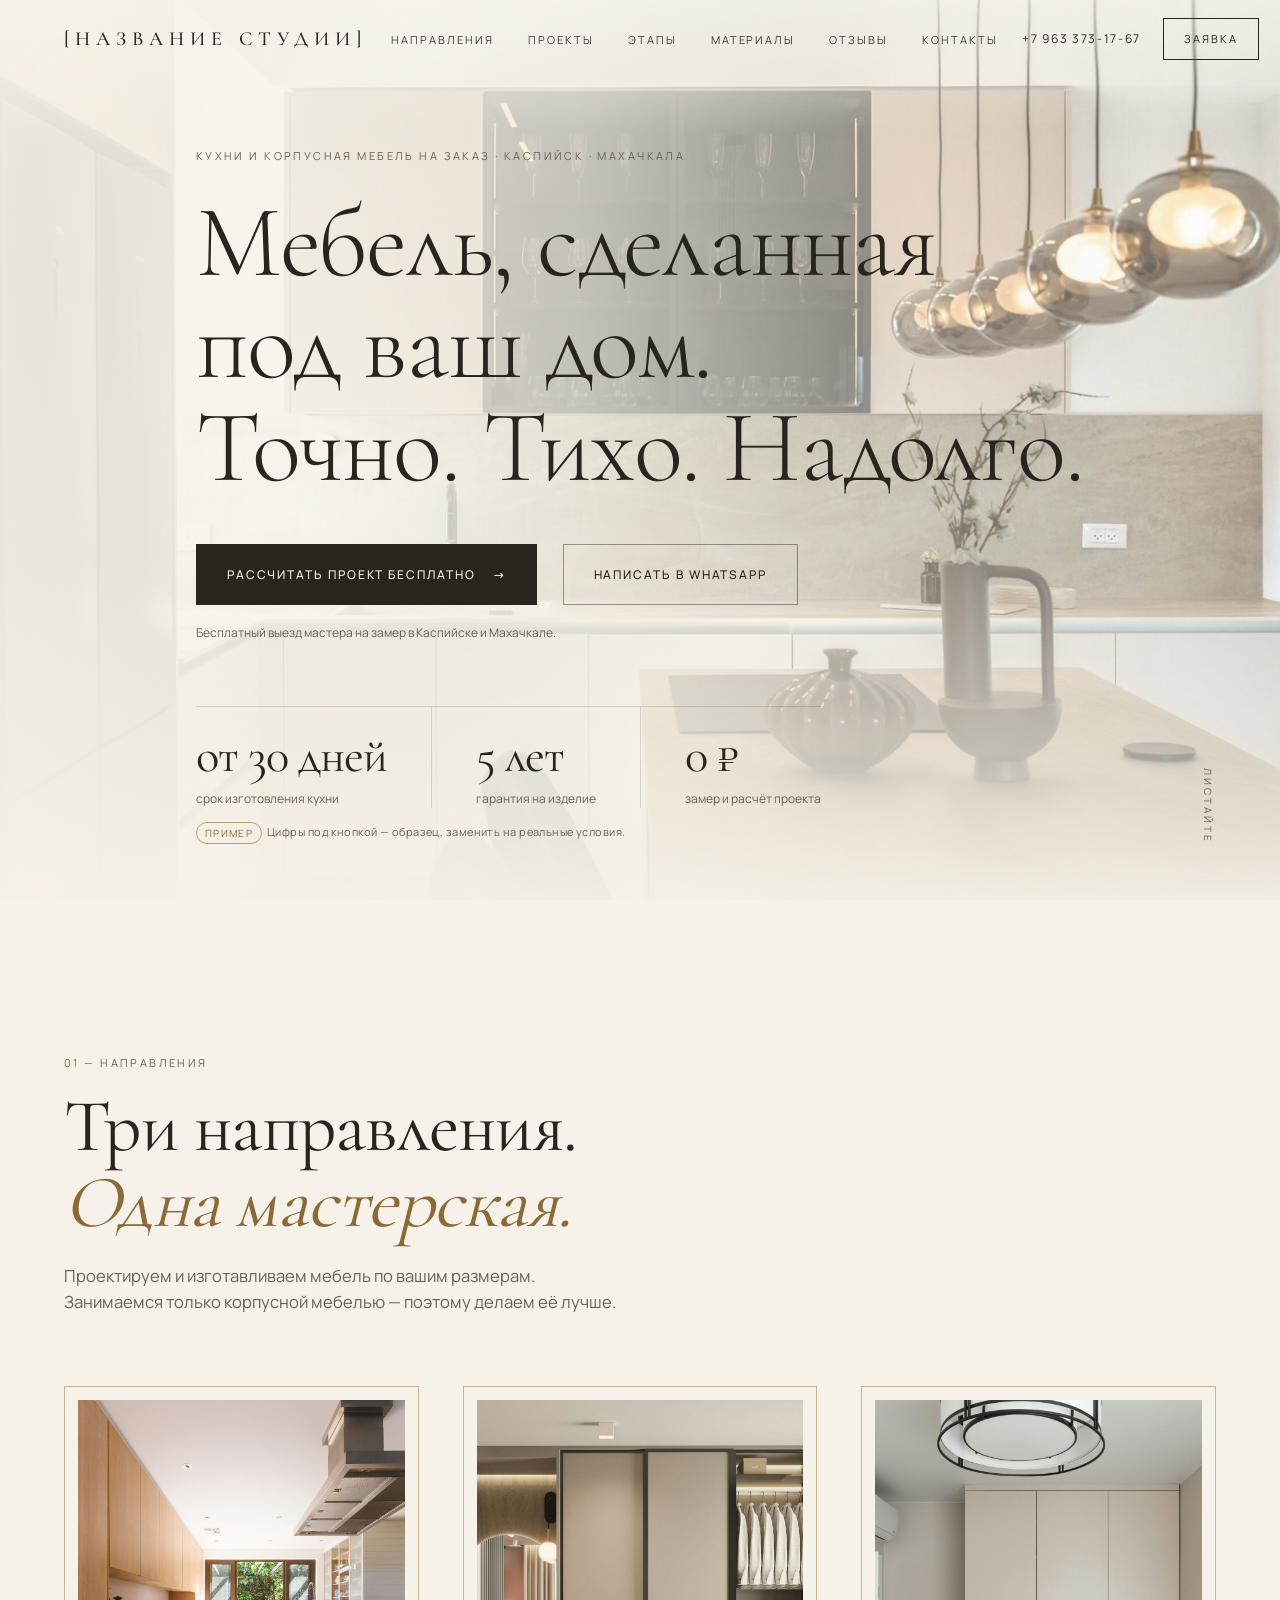
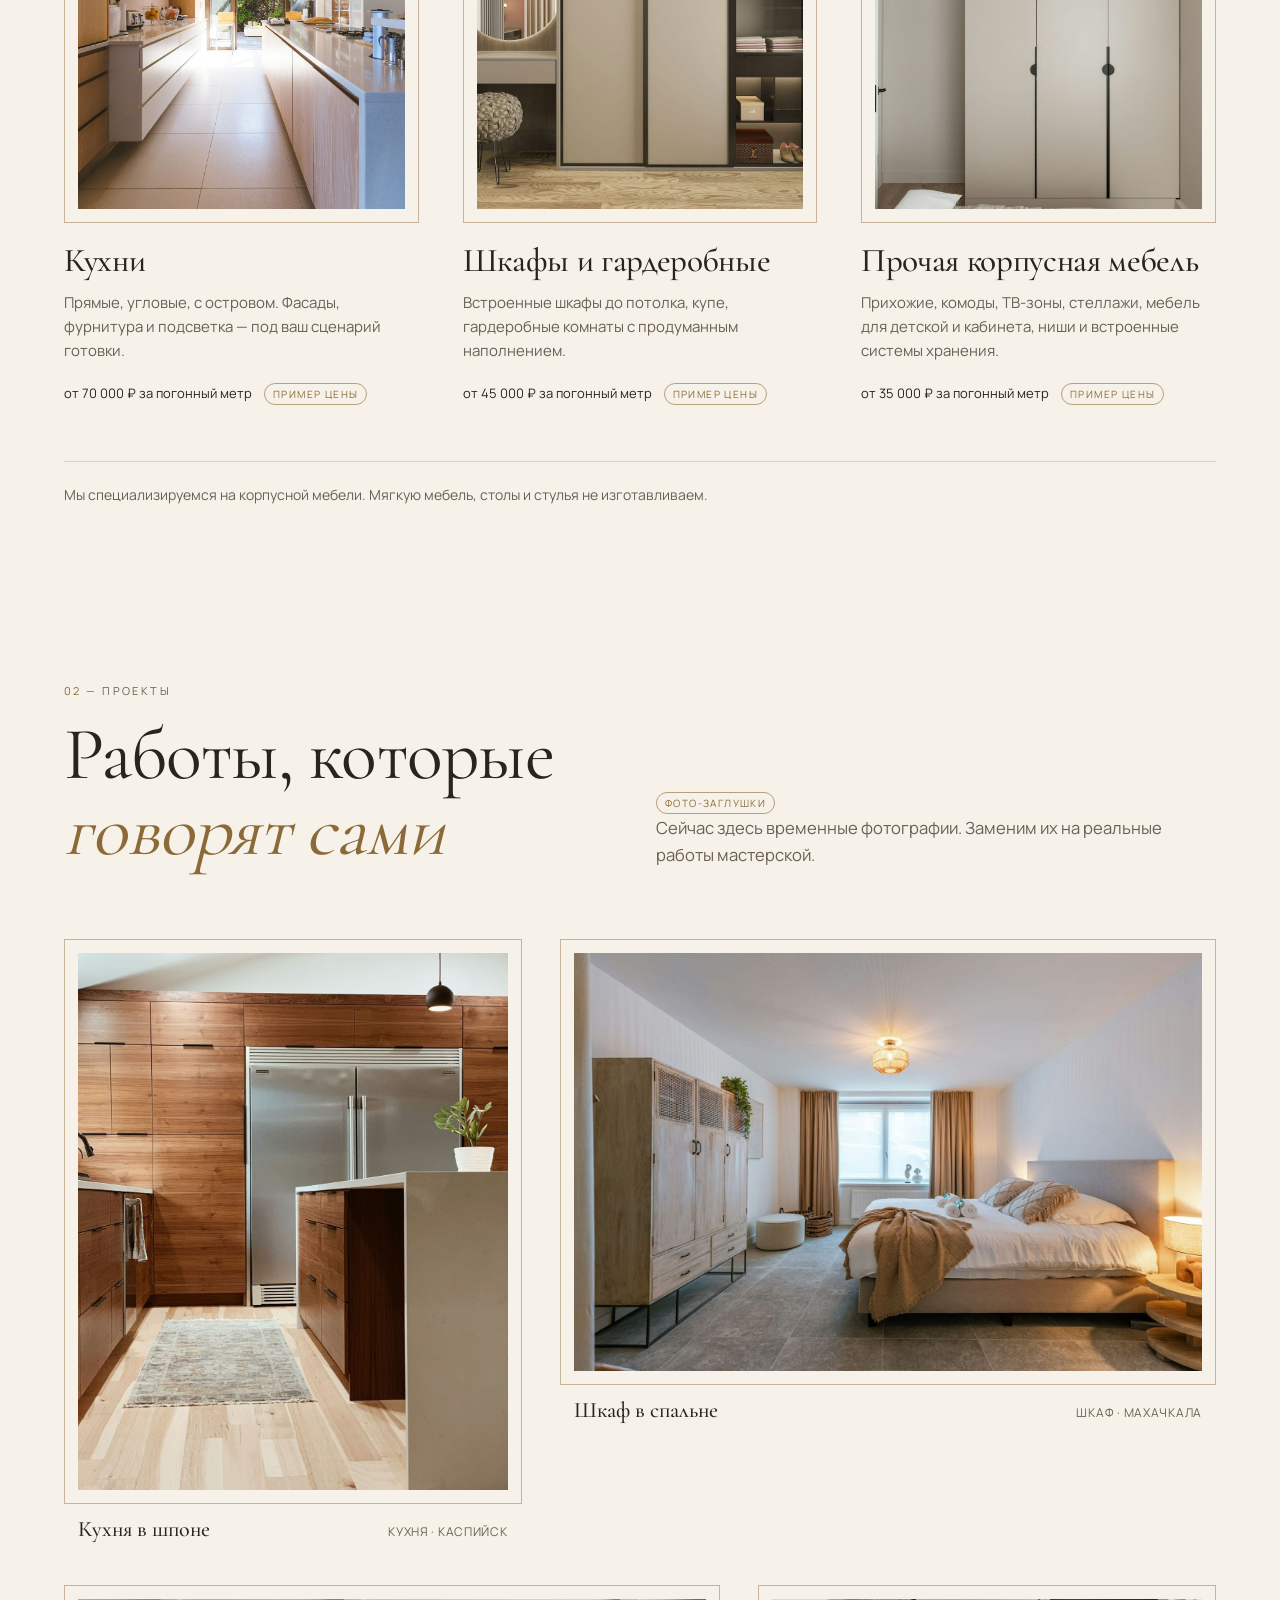
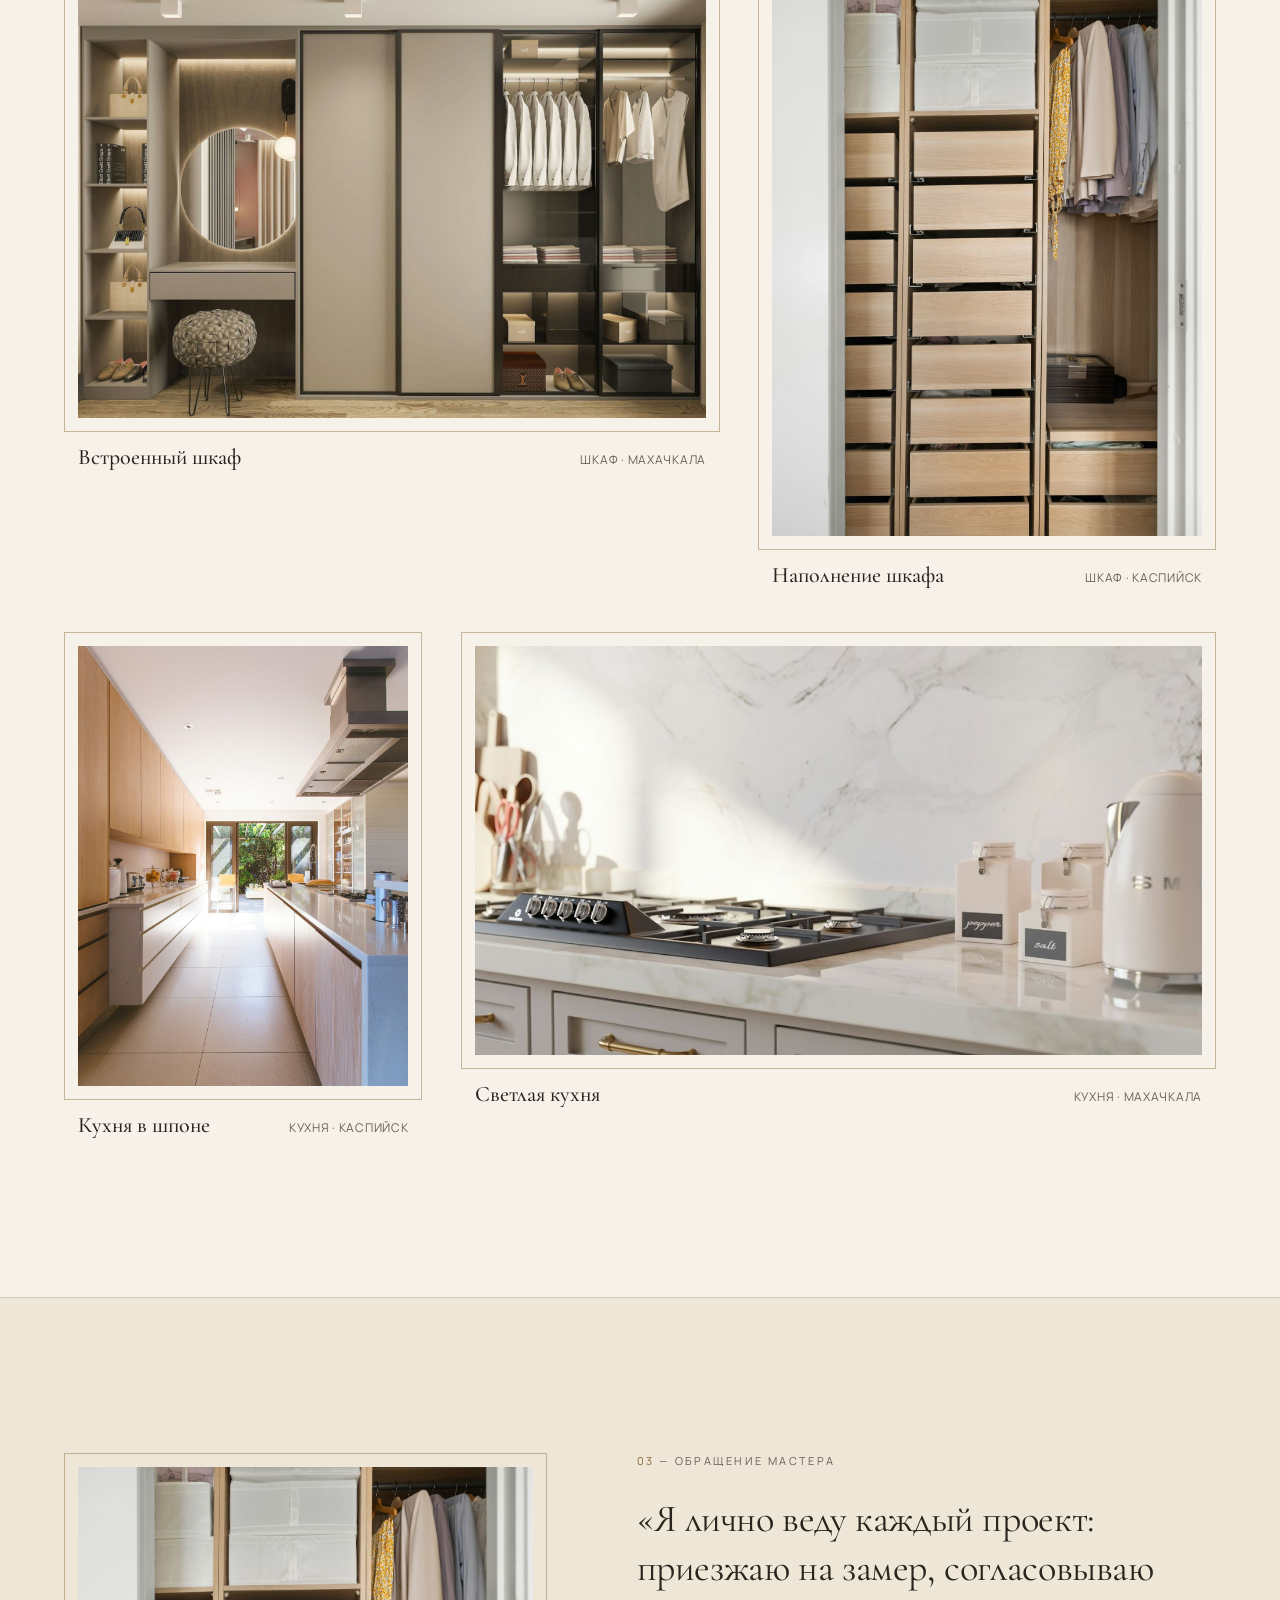
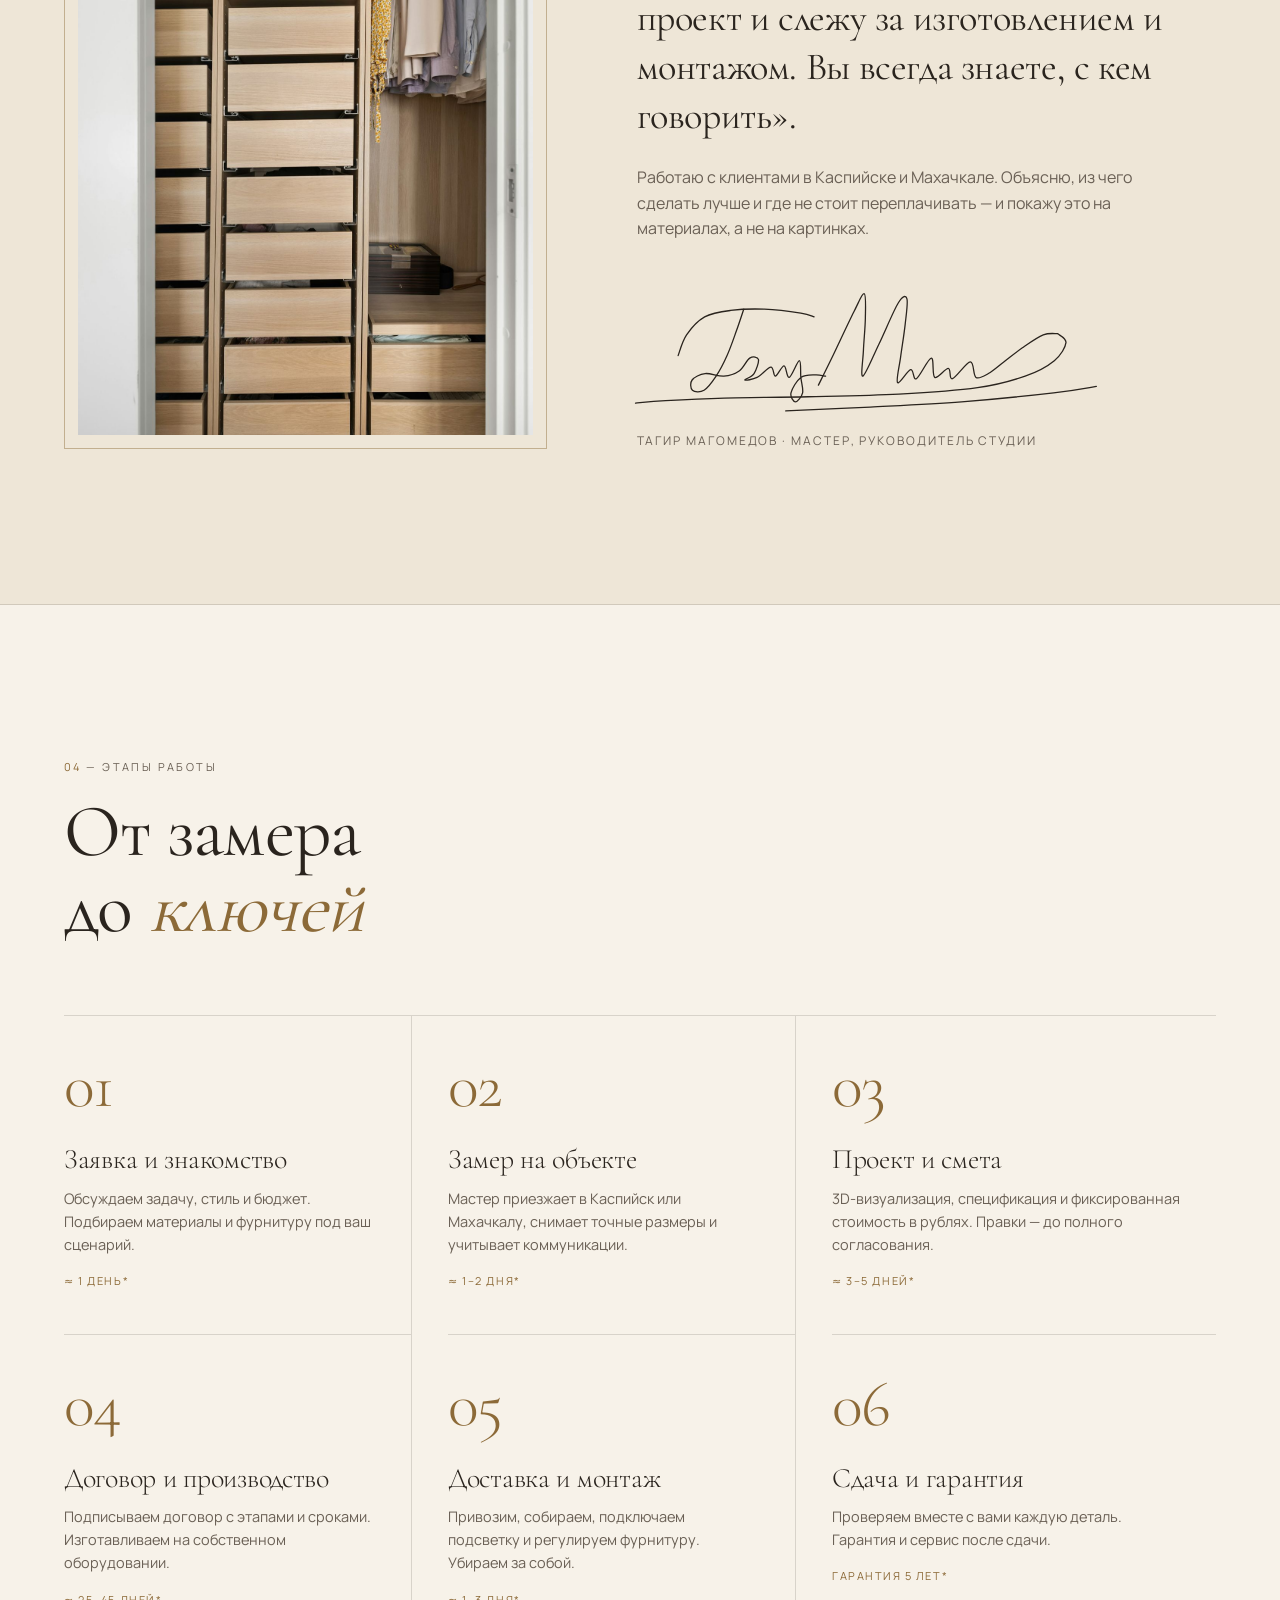
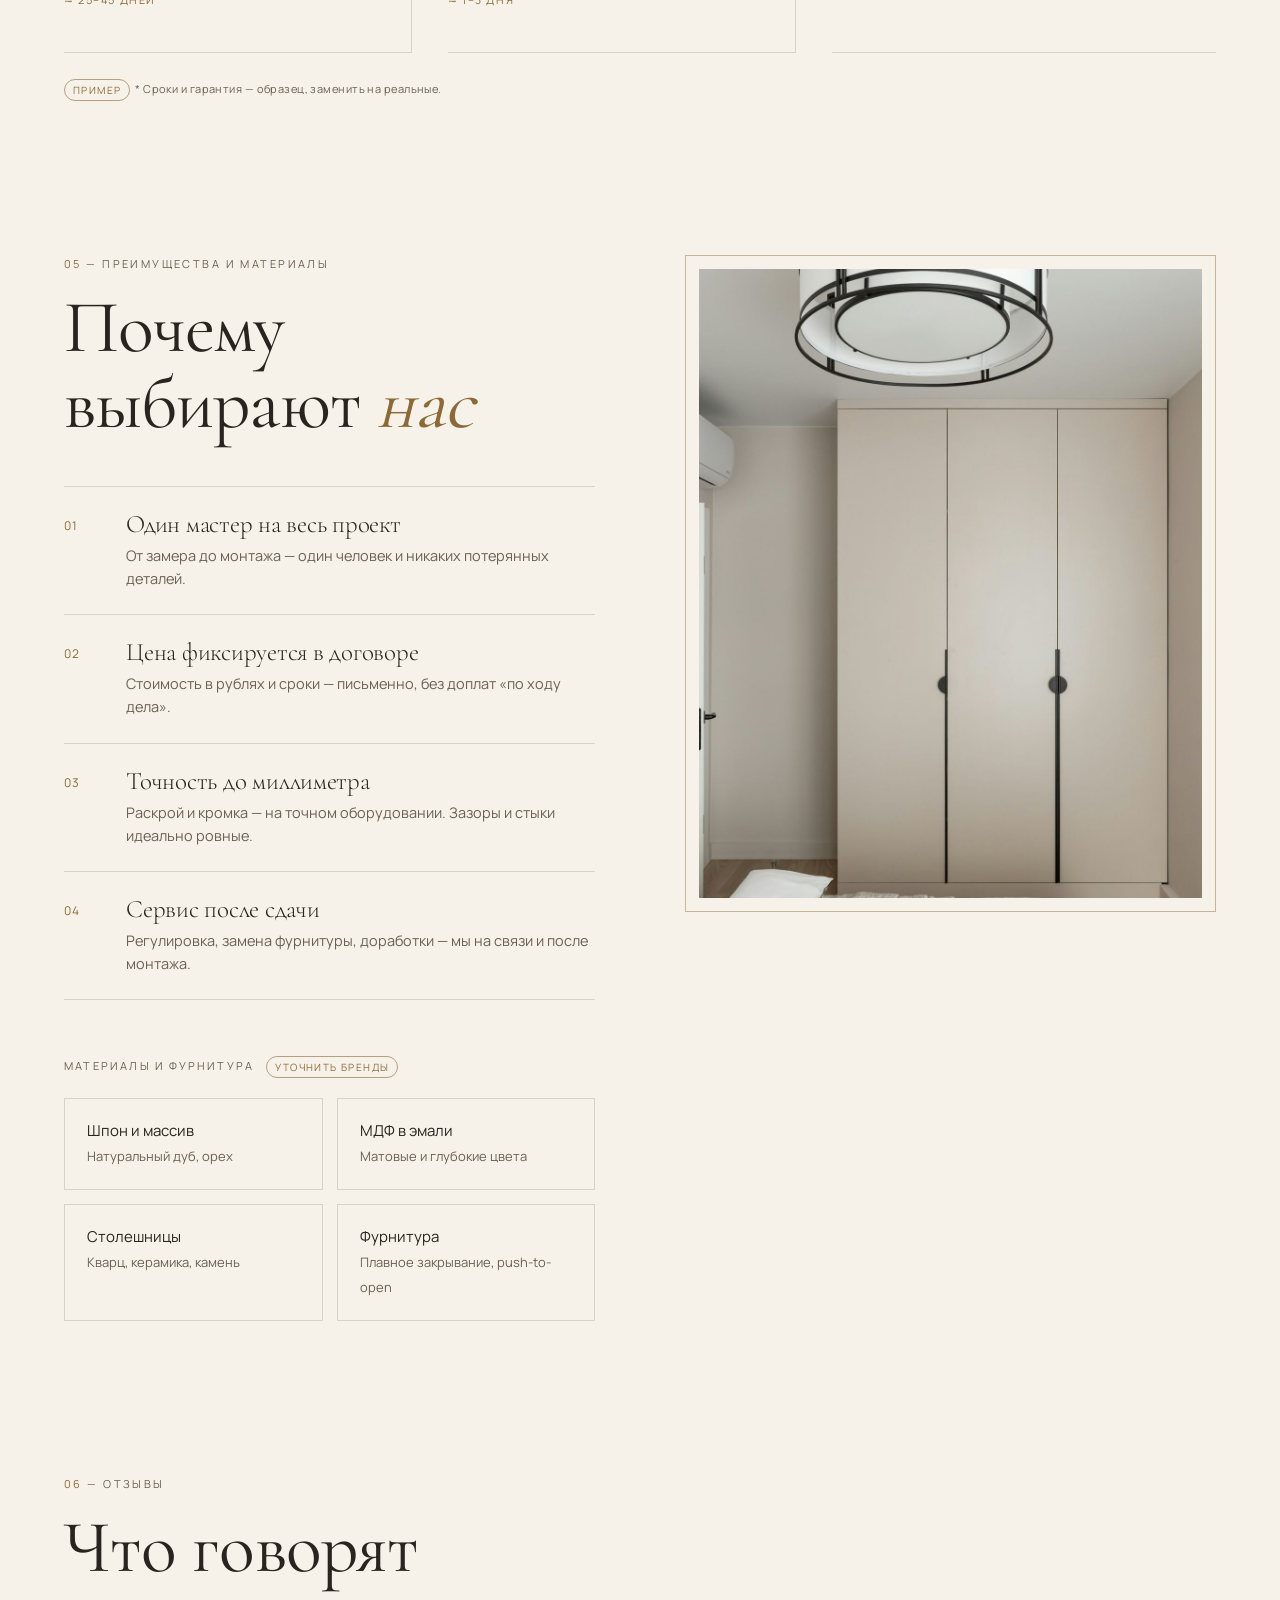
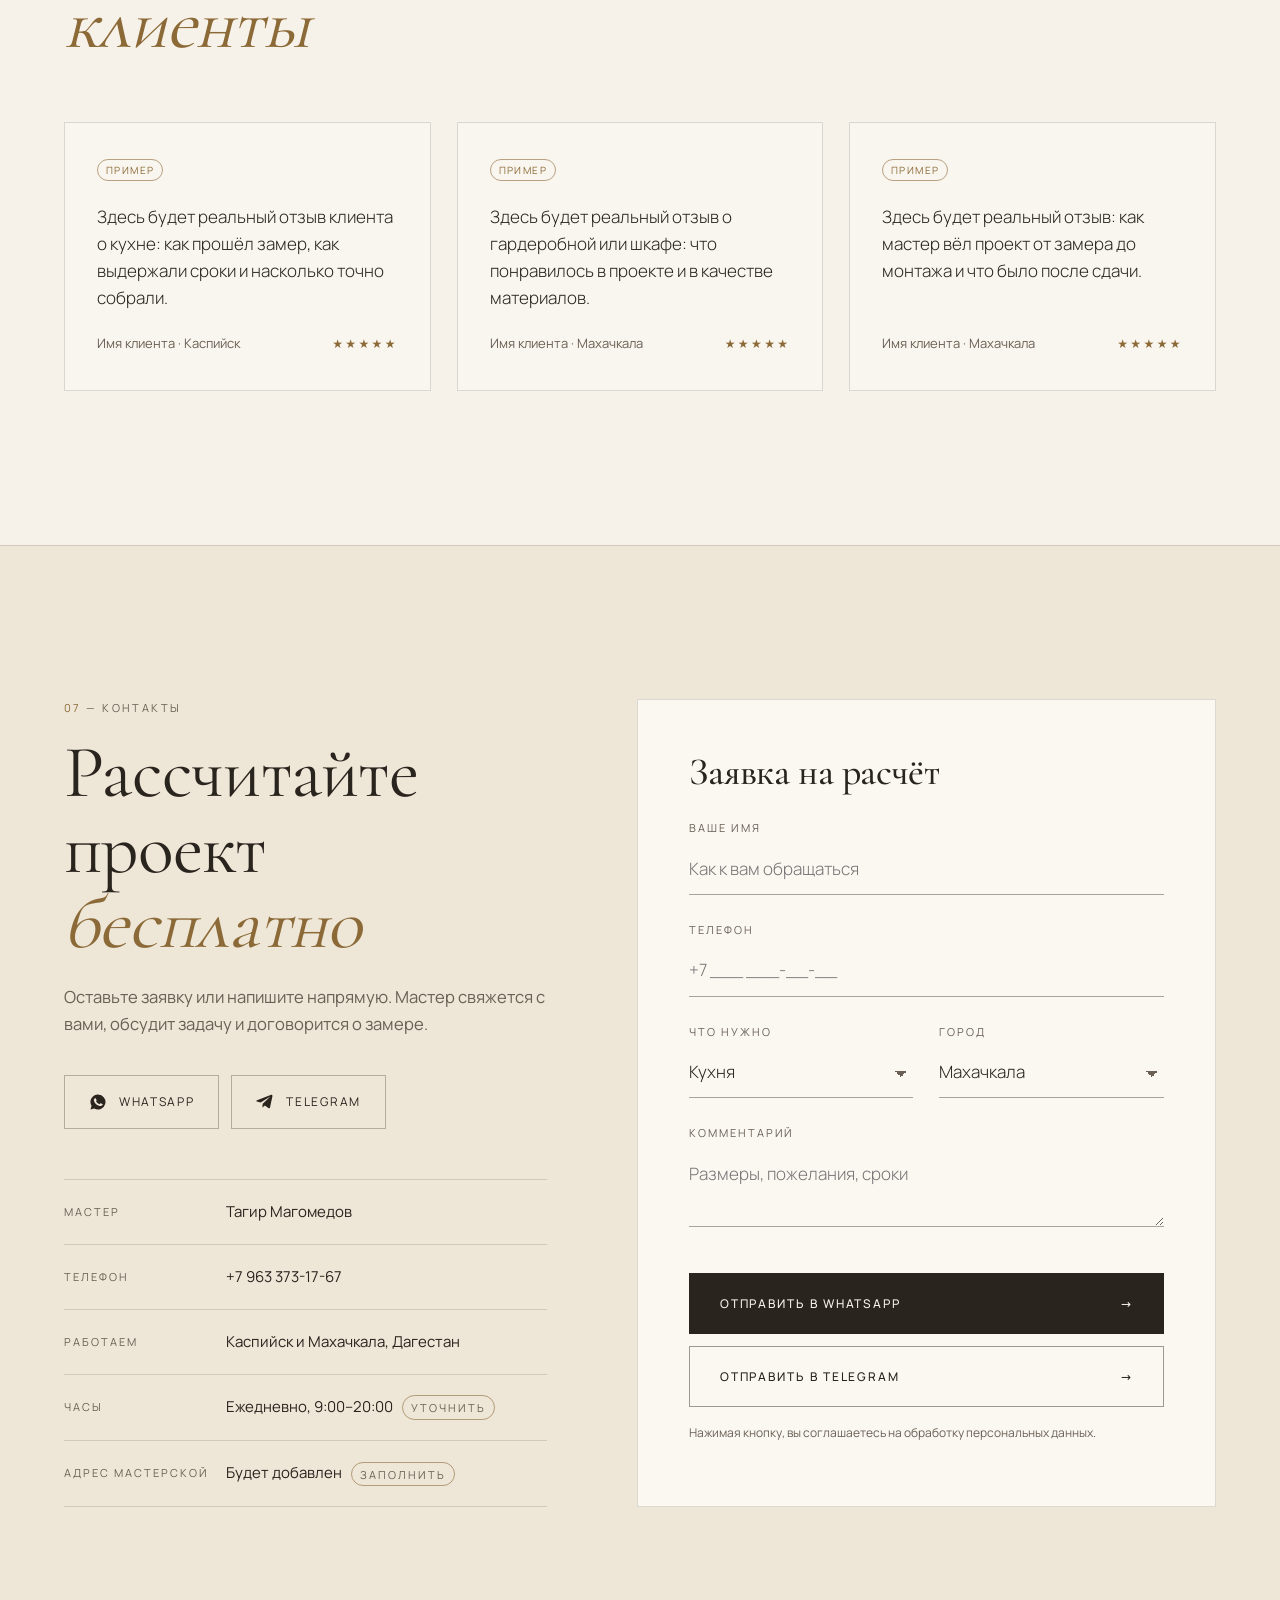
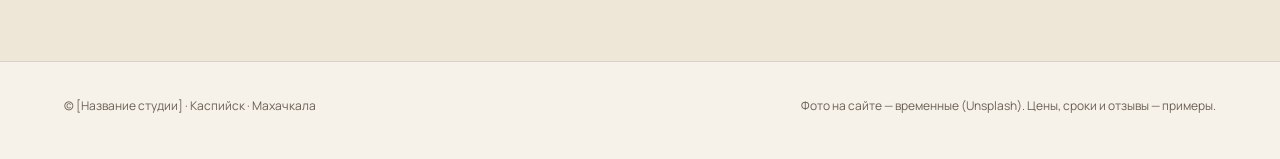
==== light/index.html @ 42cf309d "Add light and neutral design variants" ====
<!doctype html>
<html lang="ru">
<head>
<meta charset="utf-8">
<meta name="viewport" content="width=device-width,initial-scale=1">
<title>Кухни и корпусная мебель на заказ — Каспийск, Махачкала</title>
<meta name="description" content="Кухни, шкафы, гардеробные и корпусная мебель на заказ в Каспийске и Махачкале. Замер, проект, производство и монтаж. Рассчитать проект бесплатно.">
<meta name="theme-color" content="#f6f1e8">
<link rel="preload" href="../fonts/manrope-cyr.woff2" as="font" type="font/woff2" crossorigin>
<link rel="stylesheet" href="../assets/style.css">
<link rel="stylesheet" href="theme.css">
</head>
<body>

<header>
  <div class="wrap hd">
    <a href="#top" class="logo" data-brand>[Название студии]</a>
    <nav aria-label="Основное меню">
      <ul>
        <li><a href="#directions">Направления</a></li>
        <li><a href="#portfolio">Проекты</a></li>
        <li><a href="#process">Этапы</a></li>
        <li><a href="#why">Материалы</a></li>
        <li><a href="#reviews">Отзывы</a></li>
        <li><a href="#contact">Контакты</a></li>
      </ul>
    </nav>
    <div class="hd-right">
      <a class="hd-phone" data-phone href="tel:+79633731767">+7 963 373-17-67</a>
      <a class="hd-btn" href="#contact">Заявка</a>
      <button class="burger" aria-label="Меню" aria-expanded="false"><i></i><i></i></button>
    </div>
  </div>
</header>

<main id="top">
<!-- HERO -->
<section class="hero">
  <div class="hero-bg"><img src="img/hero.jpg" alt="Кухня на заказ" fetchpriority="high"></div>
  <div class="wrap">
    <div class="eyebrow rv">Кухни и корпусная мебель на заказ · Каспийск · Махачкала</div>
    <h1 class="rv" style="--d:.1s"><span>Мебель, сделанная</span><span>под ваш дом.</span><span>Точно. Тихо. Надолго.</span></h1>
    <div class="hero-cta rv" style="--d:.25s">
      <a class="btn btn-light" href="#contact">Рассчитать проект бесплатно <span class="ar">→</span></a>
      <a class="btn btn-line" data-wa href="https://wa.me/79633731767" target="_blank" rel="noopener">Написать в WhatsApp</a>
    </div>
    <p class="hero-note rv" style="--d:.3s">Бесплатный выезд мастера на замер в Каспийске и Махачкале.</p>
    <div class="stats rv" style="--d:.4s">
      <div class="stat"><strong>от 30 дней</strong><span>срок изготовления кухни</span></div>
      <div class="stat"><strong>5 лет</strong><span>гарантия на изделие</span></div>
      <div class="stat"><strong>0 ₽</strong><span>замер и расчёт проекта</span></div>
    </div>
    <p class="stats-note rv" style="--d:.45s"><span class="tag-ex">пример</span>&nbsp; Цифры под кнопкой — образец, заменить на реальные условия.</p>
  </div>
  <div class="scroll-ind">Листайте</div>
</section>

<!-- DIRECTIONS -->
<section class="sec" id="directions">
  <div class="wrap">
    <div class="eyebrow rv"><b>01</b> — Направления</div>
    <h2 class="rv" style="--d:.08s">Три направления.<br><em>Одна мастерская.</em></h2>
    <p class="lead rv" style="--d:.12s">Проектируем и изготавливаем мебель по вашим размерам. Занимаемся только корпусной мебелью — поэтому делаем её лучше.</p>
    <div class="dirs">
      <article class="dir rv">
        <div class="frame"><div class="im"><img src="img/kitchen.jpg" alt="Кухня на заказ" loading="lazy"></div></div>
        <h3>Кухни</h3>
        <p>Прямые, угловые, с островом. Фасады, фурнитура и подсветка — под ваш сценарий готовки.</p>
        <div class="meta"><span>от 70 000 ₽ за погонный метр</span><span class="tag-ex">пример цены</span></div>
      </article>
      <article class="dir rv" style="--d:.1s">
        <div class="frame"><div class="im"><img src="img/wardrobe.jpg" alt="Шкаф-купе и гардеробная" loading="lazy"></div></div>
        <h3>Шкафы и гардеробные</h3>
        <p>Встроенные шкафы до потолка, купе, гардеробные комнаты с продуманным наполнением.</p>
        <div class="meta"><span>от 45 000 ₽ за погонный метр</span><span class="tag-ex">пример цены</span></div>
      </article>
      <article class="dir rv" style="--d:.2s">
        <div class="frame"><div class="im"><img src="img/cabinet.jpg" alt="Корпусная мебель на заказ" loading="lazy"></div></div>
        <h3>Прочая корпусная мебель</h3>
        <p>Прихожие, комоды, ТВ-зоны, стеллажи, мебель для детской и кабинета, ниши и встроенные системы хранения.</p>
        <div class="meta"><span>от 35 000 ₽ за погонный метр</span><span class="tag-ex">пример цены</span></div>
      </article>
    </div>
    <p class="not-do rv">Мы специализируемся на корпусной мебели. Мягкую мебель, столы и стулья не изготавливаем.</p>
  </div>
</section>

<!-- PORTFOLIO -->
<section class="sec" id="portfolio" style="padding-top:0">
  <div class="wrap">
    <div class="pf-head">
      <div>
        <div class="eyebrow rv"><b>02</b> — Проекты</div>
        <h2 class="rv" style="--d:.08s">Работы, которые<br><em>говорят сами</em></h2>
      </div>
      <p class="lead rv" style="margin:0"><span class="tag-ex">фото-заглушки</span><br>Сейчас здесь временные фотографии. Заменим их на реальные работы мастерской.</p>
    </div>
    <div class="pf">
      <figure class="p1 rv"><div class="frame"><div class="im"><img src="img/portfolio-1.jpg" alt="Проект: кухня в шпоне" loading="lazy"></div></div><figcaption class="cap"><b>Кухня в шпоне</b><span>КУХНЯ · КАСПИЙСК</span></figcaption></figure>
      <figure class="p2 rv" style="--d:.1s"><div class="frame"><div class="im"><img src="img/portfolio-2.jpg" alt="Проект: шкаф в спальне" loading="lazy"></div></div><figcaption class="cap"><b>Шкаф в спальне</b><span>ШКАФ · МАХАЧКАЛА</span></figcaption></figure>
      <figure class="p3 rv"><div class="frame"><div class="im"><img src="img/portfolio-3.jpg" alt="Проект: встроенный шкаф" loading="lazy"></div></div><figcaption class="cap"><b>Встроенный шкаф</b><span>ШКАФ · МАХАЧКАЛА</span></figcaption></figure>
      <figure class="p4 rv" style="--d:.1s"><div class="frame"><div class="im"><img src="img/portfolio-4.jpg" alt="Проект: наполнение шкафа" loading="lazy"></div></div><figcaption class="cap"><b>Наполнение шкафа</b><span>ШКАФ · КАСПИЙСК</span></figcaption></figure>
      <figure class="p5 rv"><div class="frame"><div class="im"><img src="img/portfolio-5.jpg" alt="Проект: кухня в шпоне" loading="lazy"></div></div><figcaption class="cap"><b>Кухня в шпоне</b><span>КУХНЯ · КАСПИЙСК</span></figcaption></figure>
      <figure class="p6 rv" style="--d:.1s"><div class="frame"><div class="im"><img src="img/portfolio-6.jpg" alt="Проект: светлая кухня" loading="lazy"></div></div><figcaption class="cap"><b>Светлая кухня</b><span>КУХНЯ · МАХАЧКАЛА</span></figcaption></figure>
    </div>
  </div>
</section>

<!-- MASTER -->
<section class="sec master" id="master">
  <div class="wrap master-g">
    <div class="frame rv"><div class="im"><img src="img/material.jpg" alt="Фасады из шпона и дерева" loading="lazy"></div></div>
    <div>
      <div class="eyebrow rv"><b>03</b> — Обращение мастера</div>
      <p class="quote rv" style="--d:.08s">«Я лично веду каждый проект: приезжаю на замер, согласовываю проект и слежу за изготовлением и монтажом. Вы всегда знаете, с кем говорить».</p>
      <p class="quote-p rv" style="--d:.14s">Работаю с клиентами в Каспийске и Махачкале. Объясню, из чего сделать лучше и где не стоит переплачивать — и покажу это на материалах, а не на картинках.</p>
      <div class="sign rv" style="--d:.22s">
        <svg class="autograph" viewBox="0 10 730 210" role="img" aria-label="Подпись: Тагир Магомедов"><path pathLength="1" style="--dl:0.2s;--du:0.6s" d="M73.2 118.0C75.4 112.7 79.4 96.0 86.3 86.0C93.1 76.0 103.0 64.3 114.4 58.0C125.8 51.7 139.2 50.0 154.6 48.0C170.1 46.0 188.9 45.3 207.1 46.0C225.3 46.7 250.9 50.0 263.8 52.0C276.7 54.0 281.0 57.0 284.4 58.0"/><path pathLength="1" style="--dl:0.75s;--du:1.6s" d="M175.1 46.0C173.2 51.7 167.9 68.0 163.6 80.0C159.3 92.0 154.5 106.3 149.2 118.0C144.0 129.7 138.2 141.0 132.2 150.0C126.2 159.0 119.5 168.3 113.4 172.0C107.2 175.7 98.4 174.7 95.4 172.0C92.3 169.3 91.6 160.3 94.9 156.0C98.2 151.7 106.9 147.0 115.1 146.0C123.3 145.0 135.4 150.7 144.2 150.0C153.0 149.3 161.3 146.7 168.0 142.0C174.7 137.3 179.4 125.0 184.4 122.0C189.4 119.0 196.8 120.0 197.9 124.0C199.0 128.0 194.6 140.7 191.1 146.0C187.6 151.3 176.1 155.0 176.9 156.0C177.7 157.0 189.0 155.3 195.8 152.0C202.5 148.7 212.5 136.3 217.3 136.0C222.0 135.7 220.8 150.3 224.2 150.0C227.6 149.7 234.1 133.7 237.7 134.0C241.3 134.3 241.8 153.3 245.8 152.0C249.7 150.7 258.5 126.0 261.5 126.0C264.5 126.0 262.9 143.7 263.8 152.0C264.6 160.3 267.9 169.7 266.5 176.0C265.1 182.3 258.4 190.0 255.4 190.0C252.4 190.0 247.1 182.3 248.5 176.0C249.9 169.7 257.4 156.7 263.8 152.0C270.1 147.3 280.2 148.3 286.6 148.0C293.0 147.7 299.6 149.7 302.2 150.0"/><path pathLength="1" style="--dl:2.3s;--du:1.9s" d="M291.1 164.0C294.7 156.7 303.6 139.0 312.8 120.0C322.0 101.0 337.9 66.3 346.2 50.0C354.5 33.7 359.4 20.3 362.4 22.0C365.3 23.7 364.2 45.3 364.0 60.0C363.8 74.7 361.6 95.0 361.0 110.0C360.4 125.0 356.2 151.7 360.2 150.0C364.2 148.3 376.0 119.0 385.2 100.0C394.4 81.0 408.0 47.7 415.3 36.0C422.5 24.3 426.8 24.3 428.6 30.0C430.4 35.7 427.4 55.0 425.8 70.0C424.2 85.0 420.8 105.0 418.8 120.0C416.8 135.0 411.4 156.7 414.0 160.0C416.6 163.3 429.5 141.0 434.4 140.0C439.3 139.0 438.0 157.0 443.3 154.0C448.6 151.0 461.6 122.3 466.4 122.0C471.1 121.7 467.3 149.3 471.8 152.0C476.2 154.7 488.2 137.7 492.8 138.0C497.4 138.3 493.6 155.7 499.3 154.0C505.0 152.3 521.0 128.3 527.0 128.0C533.1 127.7 531.1 149.0 535.8 152.0C540.4 155.0 547.9 150.0 555.1 146.0C562.3 142.0 570.2 134.7 579.0 128.0C587.8 121.3 597.7 113.0 607.9 106.0C618.1 99.0 631.1 89.7 640.3 86.0C649.4 82.3 659.0 84.3 662.7 84.0"/><path pathLength="1" style="--dl:4.1s;--du:1.5s" d="M662.7 84.0C664.9 86.3 676.5 91.0 675.6 98.0C674.8 105.0 668.1 117.3 657.5 126.0C646.9 134.7 632.1 143.0 612.2 150.0C592.3 157.0 570.9 163.3 538.2 168.0C505.5 172.7 459.9 175.7 416.0 178.0C372.2 180.3 320.4 181.0 275.2 182.0C229.9 183.0 181.6 183.0 144.7 184.0C107.8 185.0 76.8 186.7 53.8 188.0C30.9 189.3 14.8 191.3 7.0 192.0"/><path pathLength="1" style="--dl:5.4s;--du:0.7s" d="M240.3 204.0C262.2 203.0 326.1 200.3 371.6 198.0C417.2 195.7 465.9 193.7 513.4 190.0C560.9 186.3 621.6 180.0 656.5 176.0C691.4 172.0 711.6 167.7 722.7 166.0"/></svg>
        <small>Тагир Магомедов · мастер, руководитель студии</small>
      </div>
    </div>
  </div>
</section>

<!-- PROCESS -->
<section class="sec" id="process">
  <div class="wrap">
    <div class="eyebrow rv"><b>04</b> — Этапы работы</div>
    <h2 class="rv" style="--d:.08s">От замера<br>до <em>ключей</em></h2>
    <div class="steps">
      <div class="step rv"><div class="n">01</div><h3>Заявка и знакомство</h3><p>Обсуждаем задачу, стиль и бюджет. Подбираем материалы и фурнитуру под ваш сценарий.</p><span class="d">≈ 1 день*</span></div>
      <div class="step rv" style="--d:.08s"><div class="n">02</div><h3>Замер на объекте</h3><p>Мастер приезжает в Каспийск или Махачкалу, снимает точные размеры и учитывает коммуникации.</p><span class="d">≈ 1–2 дня*</span></div>
      <div class="step rv" style="--d:.16s"><div class="n">03</div><h3>Проект и смета</h3><p>3D-визуализация, спецификация и фиксированная стоимость в рублях. Правки — до полного согласования.</p><span class="d">≈ 3–5 дней*</span></div>
      <div class="step rv"><div class="n">04</div><h3>Договор и производство</h3><p>Подписываем договор с этапами и сроками. Изготавливаем на собственном оборудовании.</p><span class="d">≈ 25–45 дней*</span></div>
      <div class="step rv" style="--d:.08s"><div class="n">05</div><h3>Доставка и монтаж</h3><p>Привозим, собираем, подключаем подсветку и регулируем фурнитуру. Убираем за собой.</p><span class="d">≈ 1–3 дня*</span></div>
      <div class="step rv" style="--d:.16s"><div class="n">06</div><h3>Сдача и гарантия</h3><p>Проверяем вместе с вами каждую деталь. Гарантия и сервис после сдачи.</p><span class="d">гарантия 5 лет*</span></div>
    </div>
    <p class="stats-note rv" style="margin-top:26px"><span class="tag-ex">пример</span>&nbsp; * Сроки и гарантия — образец, заменить на реальные.</p>
  </div>
</section>

<!-- WHY -->
<section class="sec" id="why" style="padding-top:0">
  <div class="wrap adv-g">
    <div>
      <div class="eyebrow rv"><b>05</b> — Преимущества и материалы</div>
      <h2 class="rv" style="--d:.08s">Почему<br>выбирают <em>нас</em></h2>
      <ul class="adv-list">
        <li class="rv"><span class="i">01</span><h3>Один мастер на весь проект</h3><p>От замера до монтажа — один человек и никаких потерянных деталей.</p></li>
        <li class="rv" style="--d:.06s"><span class="i">02</span><h3>Цена фиксируется в договоре</h3><p>Стоимость в рублях и сроки — письменно, без доплат «по ходу дела».</p></li>
        <li class="rv" style="--d:.12s"><span class="i">03</span><h3>Точность до миллиметра</h3><p>Раскрой и кромка — на точном оборудовании. Зазоры и стыки идеально ровные.</p></li>
        <li class="rv" style="--d:.18s"><span class="i">04</span><h3>Сервис после сдачи</h3><p>Регулировка, замена фурнитуры, доработки — мы на связи и после монтажа.</p></li>
      </ul>
      <div class="mats rv">
        <div class="mats-t">Материалы и фурнитура <span class="tag-ex" style="margin-left:8px">уточнить бренды</span></div>
        <div class="mats-g">
          <div class="mat"><b>Шпон и массив</b><span>Натуральный дуб, орех</span></div>
          <div class="mat"><b>МДФ в эмали</b><span>Матовые и глубокие цвета</span></div>
          <div class="mat"><b>Столешницы</b><span>Кварц, керамика, камень</span></div>
          <div class="mat"><b>Фурнитура</b><span>Плавное закрывание, push-to-open</span></div>
        </div>
      </div>
    </div>
    <div class="adv-img rv" style="--d:.1s"><div class="frame"><div class="im"><img src="img/cabinet.jpg" alt="Корпусная мебель, детали фасадов" loading="lazy"></div></div></div>
  </div>
</section>

<!-- REVIEWS -->
<section class="sec" id="reviews" style="padding-top:0">
  <div class="wrap">
    <div class="rev-top">
      <div>
        <div class="eyebrow rv"><b>06</b> — Отзывы</div>
        <h2 class="rv" style="--d:.08s">Что говорят<br><em>клиенты</em></h2>
      </div>
      <p class="rv"><span class="tag-ex">пример отзывов</span></p>
    </div>
    <div class="revs">
      <div class="rev rv"><span class="tag-ex" style="align-self:flex-start">пример</span><q>Здесь будет реальный отзыв клиента о кухне: как прошёл замер, как выдержали сроки и насколько точно собрали.</q><div class="who"><span>Имя клиента · Каспийск</span><span class="stars">★★★★★</span></div></div>
      <div class="rev rv" style="--d:.1s"><span class="tag-ex" style="align-self:flex-start">пример</span><q>Здесь будет реальный отзыв о гардеробной или шкафе: что понравилось в проекте и в качестве материалов.</q><div class="who"><span>Имя клиента · Махачкала</span><span class="stars">★★★★★</span></div></div>
      <div class="rev rv" style="--d:.2s"><span class="tag-ex" style="align-self:flex-start">пример</span><q>Здесь будет реальный отзыв: как мастер вёл проект от замера до монтажа и что было после сдачи.</q><div class="who"><span>Имя клиента · Махачкала</span><span class="stars">★★★★★</span></div></div>
    </div>
  </div>
</section>

<!-- CONTACT -->
<section class="sec contact-sec" id="contact">
  <div class="wrap cg">
    <div>
      <div class="eyebrow rv"><b>07</b> — Контакты</div>
      <h2 class="rv" style="--d:.08s">Рассчитайте<br>проект <em>бесплатно</em></h2>
      <p class="lead rv" style="--d:.12s">Оставьте заявку или напишите напрямую. Мастер свяжется с вами, обсудит задачу и договорится о замере.</p>
      <div class="messengers rv" style="--d:.16s">
        <a class="mbtn wa" data-wa href="https://wa.me/79633731767" target="_blank" rel="noopener"><svg viewBox="0 0 24 24"><path d="M12 2a10 10 0 0 0-8.6 15.1L2 22l5-1.3A10 10 0 1 0 12 2zm5.4 14.2c-.2.6-1.3 1.2-1.8 1.2-.5.1-1 .2-3.3-.7-2.8-1.2-4.600-4-4.700-4.200-.1-.2-1.100-1.500-1.100-2.800s.7-2 1-2.300c.2-.3.500-.3.700-.3h.5c.2 0 .4 0 .6.500l.8 2c.1.200.1.400 0 .500l-.4.600c-.1.200-.3.300-.1.600.2.300.8 1.300 1.700 2.100 1.200 1 2.100 1.300 2.400 1.500.3.100.5.100.6-.1l.9-1.100c.2-.3.400-.2.600-.1l1.900.9c.3.100.5.200.5.300.1.200.1.800-.2 1.400z"/></svg>WhatsApp</a>
        <a class="mbtn tg" data-tg href="https://t.me/+79633731767" target="_blank" rel="noopener"><svg viewBox="0 0 24 24"><path d="M21.900 4.200 18.700 19.400c-.2 1.100-.9 1.300-1.800.8l-5-3.700-2.400 2.300c-.3.300-.5.500-1 .5l.4-5.100 9.300-8.400c.4-.4-.1-.6-.6-.2L6.100 12.800 1.200 11.300c-1.100-.3-1.100-1.100.2-1.600L20.300 2.400c.9-.3 1.700.2 1.600 1.800z"/></svg>Telegram</a>
      </div>
      <div class="cinfo rv" style="--d:.2s">
        <div class="crow"><span>Мастер</span><div data-master>Тагир Магомедов</div></div>
        <div class="crow"><span>Телефон</span><a data-phone href="tel:+79633731767">+7 963 373-17-67</a></div>
        <div class="crow"><span>Работаем</span><div>Каспийск и Махачкала, Дагестан</div></div>
        <div class="crow"><span>Часы</span><div>Ежедневно, 9:00–20:00 <span class="tag-ex" style="margin-left:6px">уточнить</span></div></div>
        <div class="crow"><span>Адрес мастерской</span><div>Будет добавлен <span class="tag-ex" style="margin-left:6px">заполнить</span></div></div>
      </div>
    </div>
    <form id="lead" class="rv" style="--d:.12s" novalidate>
      <h3>Заявка на расчёт</h3>
      <label class="fld"><span>Ваше имя</span><input name="name" required autocomplete="name" placeholder="Как к вам обращаться"></label>
      <label class="fld"><span>Телефон</span><input name="phone" type="tel" required autocomplete="tel" placeholder="+7 ___ ___-__-__" inputmode="tel"></label>
      <div class="row2">
        <label class="fld"><span>Что нужно</span><select name="type"><option>Кухня</option><option>Шкаф / гардеробная</option><option>Прочая корпусная мебель</option></select></label>
        <label class="fld"><span>Город</span><select name="city"><option>Махачкала</option><option>Каспийск</option></select></label>
      </div>
      <label class="fld"><span>Комментарий</span><textarea name="msg" rows="2" placeholder="Размеры, пожелания, сроки"></textarea></label>
      <button class="btn btn-light" type="submit" data-via="wa">Отправить в WhatsApp <span class="ar">→</span></button>
      <button class="btn btn-line" type="submit" data-via="tg" style="margin-top:12px">Отправить в Telegram <span class="ar">→</span></button>
      <p class="ok">Откроется WhatsApp/Telegram с готовым текстом заявки — отправьте его мастеру.</p>
      <p class="fnote">Нажимая кнопку, вы соглашаетесь на обработку персональных данных.</p>
    </form>
  </div>
</section>
</main>

<footer>
  <div class="wrap">
    <span>© <span data-brand>[Название студии]</span> · Каспийск · Махачкала</span>
    <span>Фото на сайте — временные (Unsplash). Цены, сроки и отзывы — примеры.</span>
  </div>
</footer>

<a class="fab" data-wa href="https://wa.me/79633731767" target="_blank" rel="noopener" aria-label="Написать в WhatsApp"><svg viewBox="0 0 24 24"><path d="M12 2a10 10 0 0 0-8.600 15.100L2 22l5-1.300A10 10 0 1 0 12 2zm5.400 14.200c-.2.600-1.300 1.200-1.800 1.200-.5.100-1 .2-3.300-.7-2.800-1.200-4.600-4-4.700-4.200-.1-.2-1.100-1.500-1.100-2.800s.7-2 1-2.300c.2-.3.500-.3.700-.3h.5c.2 0 .4 0 .6.500l.8 2c.1.200.1.400 0 .5l-.4.600c-.1.200-.3.300-.1.600.2.300.8 1.300 1.700 2.100 1.200 1 2.100 1.300 2.400 1.500.3.100.5.100.6-.1l.9-1.100c.2-.3.400-.2.600-.1l1.900.9c.3.100.5.200.5.300.1.200.1.800-.2 1.400z"/></svg></a>

<script src="../assets/site.js"></script>
</body>
</html>
---- assets/style.css ----
@font-face{font-family:'Manrope';font-weight:200 700;font-display:swap;src:url(../fonts/manrope-cyr.woff2) format('woff2');unicode-range:U+0301,U+0400-045F,U+0490-0491,U+04B0-04B1,U+2116}
@font-face{font-family:'Manrope';font-weight:200 700;font-display:swap;src:url(../fonts/manrope-latinext.woff2) format('woff2');unicode-range:U+0100-02BA,U+02BD-02C5,U+02C7-02CC,U+02CE-02D7,U+02DD-02FF,U+0304,U+0308,U+0329,U+1D00-1DBF,U+1E00-1E9F,U+1EF2-1EFF,U+2020,U+20A0-20AB,U+20AD-20C4,U+2113,U+2C60-2C7F,U+A720-A7FF}
@font-face{font-family:'Manrope';font-weight:200 700;font-display:swap;src:url(../fonts/manrope-latin.woff2) format('woff2');unicode-range:U+0000-00FF,U+0131,U+0152-0153,U+02BB-02BC,U+02C6,U+02DA,U+02DC,U+0304,U+0308,U+0329,U+2000-206F,U+20AC,U+2122,U+2191,U+2193,U+2212,U+2215,U+FEFF,U+FFFD}

:root{
  --bg:#0a0908;--bg2:#12100e;--bg3:#1a1713;
  --text:#f1ede6;--muted:#a39b90;--line:rgba(241,237,230,.14);
  --gold:#cdaa6f;--btn:#efe9df;
  --pad:clamp(20px,5vw,72px);
  --ease:cubic-bezier(.2,.7,.2,1);
}
*{box-sizing:border-box;margin:0;padding:0}
html{scroll-behavior:smooth;-webkit-text-size-adjust:100%}
body{background:var(--bg);color:var(--text);font-family:'Manrope',system-ui,-apple-system,'Segoe UI',Roboto,sans-serif;font-weight:300;line-height:1.6;overflow-x:hidden;-webkit-font-smoothing:antialiased}
img{display:block;max-width:100%}
a{color:inherit;text-decoration:none}
button,input,select,textarea{font:inherit;color:inherit}
.wrap{padding-inline:var(--pad);max-width:1480px;margin-inline:auto}
section{position:relative}
.eyebrow{font-size:11px;letter-spacing:.22em;text-transform:uppercase;color:var(--muted);font-weight:400}
.eyebrow b{color:var(--gold);font-weight:400}
h1,h2,h3{font-weight:200;letter-spacing:-.02em;line-height:1.08}
h2{font-size:clamp(34px,5.2vw,76px);margin-top:18px}
h2 em{font-style:normal;color:var(--gold)}
.sec{padding:clamp(80px,12vw,170px) 0}
.lead{color:var(--muted);font-size:clamp(16px,1.3vw,19px);max-width:560px;margin-top:22px}
.tag-ex{display:inline-block;font-size:10px;letter-spacing:.14em;text-transform:uppercase;border:1px solid rgba(205,170,111,.55);color:var(--gold);padding:2px 8px;border-radius:20px;vertical-align:middle;white-space:nowrap}

/* buttons */
.btn{display:inline-flex;align-items:center;gap:18px;padding:20px 30px;font-size:12px;letter-spacing:.16em;text-transform:uppercase;font-weight:500;transition:.4s var(--ease);cursor:pointer;border:1px solid transparent;position:relative}
.btn-light{background:var(--btn);color:#14110e}
.btn-light:hover{background:#fff;transform:translateY(-2px);box-shadow:0 14px 40px rgba(205,170,111,.18)}
.btn-light .ar{transition:transform .4s var(--ease)}
.btn-light:hover .ar{transform:translateX(6px)}
.btn-line{border-color:var(--line);color:var(--text);background:transparent}
.btn-line:hover{border-color:var(--gold);color:var(--gold)}
.link-u{font-size:12px;letter-spacing:.16em;text-transform:uppercase;border-bottom:1px solid var(--text);padding-bottom:4px;transition:.3s}
.link-u:hover{color:var(--gold);border-color:var(--gold)}

/* header */
header{position:fixed;inset:0 0 auto 0;z-index:50;transition:background .5s,backdrop-filter .5s,padding .4s}
header.solid{background:rgba(10,9,8,.82);backdrop-filter:blur(14px);-webkit-backdrop-filter:blur(14px);border-bottom:1px solid var(--line)}
.hd{display:flex;align-items:center;justify-content:space-between;gap:24px;height:78px}
.logo{font-size:15px;letter-spacing:.34em;text-transform:uppercase;font-weight:400;white-space:nowrap}
nav ul{display:flex;gap:34px;list-style:none}
nav a{font-size:11px;letter-spacing:.18em;text-transform:uppercase;position:relative;padding:6px 0;opacity:.85;transition:.3s}
nav a::after{content:'';position:absolute;left:0;bottom:0;height:1px;width:0;background:var(--gold);transition:width .4s var(--ease)}
nav a:hover{opacity:1}nav a:hover::after{width:100%}
.hd-right{display:flex;align-items:center;gap:22px}
.hd-phone{font-size:12px;letter-spacing:.14em;white-space:nowrap}
.hd-btn{border:1px solid var(--text);padding:11px 20px;font-size:11px;letter-spacing:.18em;text-transform:uppercase;transition:.3s}
.hd-btn:hover{background:var(--text);color:#111}
.burger{display:none;width:44px;height:44px;background:none;border:0;position:relative;cursor:pointer}
.burger i{position:absolute;left:10px;right:10px;height:1px;background:var(--text);transition:.35s var(--ease)}
.burger i:nth-child(1){top:18px}.burger i:nth-child(2){top:26px}
.menu-open .burger i:nth-child(1){top:22px;transform:rotate(45deg)}
.menu-open .burger i:nth-child(2){top:22px;transform:rotate(-45deg)}

/* hero */
.hero{min-height:100vh;min-height:100svh;display:flex;align-items:flex-end;padding:130px 0 56px;overflow:hidden;isolation:isolate}
.hero-bg{position:absolute;inset:0;z-index:-2}
.hero-bg img{width:100%;height:100%;object-fit:cover;object-position:center 60%;transform:scale(1.08);animation:kb 22s ease-out forwards;filter:brightness(.8) saturate(.9)}
@keyframes kb{to{transform:scale(1)}}
.hero::before{content:'';position:absolute;inset:0;z-index:-1;background:linear-gradient(90deg,rgba(10,9,8,.92) 0%,rgba(10,9,8,.62) 55%,rgba(10,9,8,.42) 100%),linear-gradient(0deg,rgba(10,9,8,.95) 0%,transparent 40%)}
.hero h1{font-size:clamp(40px,7.4vw,112px);max-width:12.5em;margin-top:26px}
.hero h1 span{display:block}
.hero-cta{display:flex;flex-wrap:wrap;align-items:center;gap:22px 26px;margin-top:46px}
.hero-note{margin-top:18px;font-size:12px;color:var(--muted)}
.stats{display:grid;grid-template-columns:repeat(3,minmax(0,auto));gap:0;margin-top:64px;border-top:1px solid var(--line);width:fit-content;max-width:100%}
.stat{padding:22px 44px 0 0;margin-right:44px;border-right:1px solid var(--line)}
.stat:last-child{border:0;margin:0;padding-right:0}
.stat strong{display:block;font-size:clamp(28px,3.2vw,46px);font-weight:200;letter-spacing:-.02em;line-height:1.1}
.stat span{display:block;font-size:12px;color:var(--muted);margin-top:6px;max-width:190px}
.stats-note{margin-top:14px;font-size:11px;color:var(--muted);letter-spacing:.04em}
.scroll-ind{position:absolute;right:var(--pad);bottom:56px;writing-mode:vertical-rl;font-size:10px;letter-spacing:.3em;text-transform:uppercase;color:var(--muted)}

/* frame */
.frame{position:relative;padding:0;margin:14px}
.frame::before{content:'';position:absolute;inset:-14px;border:1px solid rgba(205,170,111,.38);pointer-events:none;transition:.6s var(--ease);z-index:2}
.frame:hover::before{inset:-20px;border-color:rgba(205,170,111,.7)}
.frame .im{overflow:hidden;position:relative;background:var(--bg3)}
.frame img{width:100%;height:100%;object-fit:cover;transition:transform 1.4s var(--ease)}
.frame:hover img{transform:scale(1.045)}

/* directions */
.dirs{display:grid;grid-template-columns:repeat(3,1fr);gap:clamp(28px,3.4vw,56px);margin-top:70px}
.dir .im{aspect-ratio:4/5}
.dir h3{font-size:clamp(24px,2.2vw,32px);margin-top:34px}
.dir p{color:var(--muted);margin-top:12px;font-size:15px}
.dir .meta{display:flex;flex-wrap:wrap;gap:8px 12px;align-items:center;margin-top:20px;font-size:13px}
.dir ul{list-style:none;margin-top:18px;font-size:14px;color:#cfc8bd}
.dir li{padding:9px 0;border-top:1px solid var(--line)}
.dir li:last-child{border-bottom:1px solid var(--line)}
.not-do{margin-top:56px;padding:22px 0;border-top:1px solid var(--line);color:var(--muted);font-size:14px}

/* portfolio */
.pf-head{display:flex;justify-content:space-between;align-items:flex-end;gap:30px;flex-wrap:wrap}
.pf{display:grid;grid-template-columns:repeat(12,1fr);gap:clamp(28px,3vw,48px);margin-top:70px}
.pf figure{margin:0}
.pf .p1{grid-column:span 5}.pf .p2{grid-column:span 7}.pf .p3{grid-column:span 7}.pf .p4{grid-column:span 5}.pf .p5{grid-column:span 4}.pf .p6{grid-column:span 8}
.pf .p1 .im,.pf .p4 .im{aspect-ratio:4/5}.pf .p2 .im,.pf .p3 .im{aspect-ratio:3/2}.pf .p5 .im{aspect-ratio:3/4}.pf .p6 .im{aspect-ratio:16/9}
.cap{padding:0 14px;display:flex;justify-content:space-between;gap:16px;align-items:baseline;margin-top:22px;font-size:14px}
.cap b{font-weight:300;font-size:18px}
.cap span{color:var(--muted);font-size:12px;letter-spacing:.06em}

/* master letter */
.master{background:var(--bg2);border-block:1px solid var(--line)}
.master-g{display:grid;grid-template-columns:5fr 6fr;gap:clamp(40px,7vw,120px);align-items:center}
.master .im{aspect-ratio:4/5}
.quote{font-size:clamp(22px,2.6vw,38px);font-weight:200;line-height:1.35;letter-spacing:-.01em;margin-top:26px}
.quote-p{color:var(--muted);margin-top:24px;max-width:540px}
.sign{margin-top:38px;display:flex;flex-direction:column;gap:2px}
.sign small{font-size:12px;letter-spacing:.16em;text-transform:uppercase;color:var(--muted);margin-top:8px}
.sign .autograph{width:min(470px,100%);height:auto;margin:6px 0 0 -6px;overflow:visible;fill:none;stroke:#e9d3a5;stroke-width:2.1;stroke-linecap:round;stroke-linejoin:round;filter:drop-shadow(0 0 7px rgba(233,211,165,.28))}
.js .sign .autograph path{stroke-dasharray:1;stroke-dashoffset:1;transition:stroke-dashoffset var(--du,1s) cubic-bezier(.45,.05,.35,1) var(--dl,0s)}
.js .sign.in .autograph path{stroke-dashoffset:0}
@media (prefers-reduced-motion:reduce){.js .sign .autograph path{stroke-dashoffset:0}}

/* process */
.steps{display:grid;grid-template-columns:repeat(3,1fr);margin-top:70px;border-top:1px solid var(--line)}
.step{padding:38px 36px 44px 0;border-bottom:1px solid var(--line);position:relative;transition:.5s var(--ease)}
.step:not(:nth-child(3n)){border-right:1px solid var(--line);margin-right:36px}
.step:not(:nth-child(3n)){padding-right:36px}
.step .n{font-size:clamp(46px,5vw,72px);font-weight:200;color:var(--gold);line-height:1;letter-spacing:-.03em}
.step h3{font-size:22px;margin-top:26px;font-weight:300}
.step p{color:var(--muted);font-size:14.5px;margin-top:12px}
.step .d{display:block;margin-top:16px;font-size:11px;letter-spacing:.14em;text-transform:uppercase;color:var(--gold)}
.step:hover{transform:translateY(-4px)}

/* advantages */
.adv-g{display:grid;grid-template-columns:1fr 1fr;gap:clamp(40px,7vw,120px);align-items:start}
.adv-list{list-style:none;margin-top:44px}
.adv-list li{display:grid;grid-template-columns:48px 1fr;gap:6px 14px;padding:24px 0;border-top:1px solid var(--line)}
.adv-list li:last-child{border-bottom:1px solid var(--line)}
.adv-list .i{color:var(--gold);font-size:12px;letter-spacing:.1em;padding-top:5px}
.adv-list h3{font-size:20px;font-weight:300}
.adv-list p{grid-column:2;color:var(--muted);font-size:14.5px}
.adv-img .im{aspect-ratio:4/5}
.mats{margin-top:56px}
.mats-t{font-size:11px;letter-spacing:.2em;text-transform:uppercase;color:var(--muted)}
.mats-g{display:grid;grid-template-columns:repeat(2,1fr);gap:14px;margin-top:20px}
.mat{border:1px solid var(--line);padding:20px 22px;transition:.4s var(--ease)}
.mat:hover{border-color:rgba(205,170,111,.6);background:rgba(205,170,111,.04)}
.mat b{display:block;font-weight:400;font-size:15px}
.mat span{font-size:13px;color:var(--muted)}

/* reviews */
.rev-top{display:flex;justify-content:space-between;align-items:flex-end;gap:24px;flex-wrap:wrap}
.revs{display:grid;grid-template-columns:repeat(3,1fr);gap:clamp(18px,2vw,32px);margin-top:60px}
.rev{border:1px solid var(--line);padding:36px 32px;display:flex;flex-direction:column;gap:22px;position:relative;transition:.5s var(--ease);background:rgba(255,255,255,.012)}
.rev:hover{border-color:rgba(205,170,111,.5);transform:translateY(-4px)}
.rev q{font-size:17px;line-height:1.6;font-weight:300;quotes:none}
.rev .who{margin-top:auto;font-size:13px;color:var(--muted);display:flex;justify-content:space-between;gap:10px;align-items:center;flex-wrap:wrap}
.rev .stars{color:var(--gold);letter-spacing:.2em;font-size:12px}

/* form */
.contact-sec{background:var(--bg2);border-top:1px solid var(--line)}
.cg{display:grid;grid-template-columns:5fr 6fr;gap:clamp(40px,7vw,120px)}
.messengers{display:flex;flex-wrap:wrap;gap:12px;margin-top:38px}
.mbtn{display:inline-flex;align-items:center;gap:12px;padding:16px 24px;border:1px solid var(--line);font-size:12px;letter-spacing:.14em;text-transform:uppercase;transition:.4s var(--ease)}
.mbtn svg{width:18px;height:18px;fill:currentColor}
.mbtn:hover{transform:translateY(-3px)}
.mbtn.wa:hover{border-color:#4fce73;color:#4fce73}
.mbtn.tg:hover{border-color:#47b2ec;color:#47b2ec}
.cinfo{margin-top:50px;border-top:1px solid var(--line)}
.crow{display:grid;grid-template-columns:150px 1fr;gap:12px;padding:20px 0;border-bottom:1px solid var(--line);font-size:15px}
.crow span{font-size:11px;letter-spacing:.18em;text-transform:uppercase;color:var(--muted);padding-top:3px}
.crow a:hover{color:var(--gold)}
form{border:1px solid var(--line);padding:clamp(28px,4vw,56px);background:var(--bg)}
form h3{font-size:clamp(24px,2.4vw,34px)}
.fld{margin-top:26px;display:block}
.fld span{display:block;font-size:11px;letter-spacing:.18em;text-transform:uppercase;color:var(--muted);margin-bottom:6px}
.fld input,.fld select,.fld textarea{width:100%;background:transparent;border:0;border-bottom:1px solid rgba(241,237,230,.3);padding:12px 0;font-size:17px;border-radius:0;outline:0;transition:.3s;font-weight:300}
.fld select{appearance:none;-webkit-appearance:none;background-image:linear-gradient(45deg,transparent 50%,#a39b90 50%),linear-gradient(135deg,#a39b90 50%,transparent 50%);background-position:calc(100% - 12px) 55%,calc(100% - 6px) 55%;background-size:6px 6px;background-repeat:no-repeat}
.fld select option{background:#12100e;color:#f1ede6}
.fld input:focus,.fld select:focus,.fld textarea:focus{border-color:var(--gold)}
.fld textarea{resize:vertical;min-height:70px}
.row2{display:grid;grid-template-columns:1fr 1fr;gap:26px}
form .btn{margin-top:38px;width:100%;justify-content:space-between}
.fnote{margin-top:16px;font-size:12px;color:var(--muted)}
.ok{display:none;margin-top:18px;color:var(--gold);font-size:14px}

footer{padding:34px 0 44px;border-top:1px solid var(--line);font-size:12px;color:var(--muted)}
footer .wrap{display:flex;justify-content:space-between;gap:20px;flex-wrap:wrap}
.fab{position:fixed;right:20px;bottom:20px;z-index:40;width:58px;height:58px;border-radius:50%;background:#25a85a;display:grid;place-items:center;box-shadow:0 10px 34px rgba(0,0,0,.5);transition:.4s var(--ease);transform:translateY(90px);opacity:0}
.fab.show{transform:none;opacity:1}
.fab:hover{transform:scale(1.08)}
.fab svg{width:28px;height:28px;fill:#fff}

/* reveal */
.js .rv{opacity:0;transform:translateY(34px);transition:opacity 1.1s var(--ease),transform 1.1s var(--ease);transition-delay:var(--d,0s)}
.js .rv.in{opacity:1;transform:none}
.js .hero .rv{animation:up 1.2s var(--ease) both;animation-delay:var(--d,0s);opacity:1;transform:none;transition:none}
@keyframes up{from{opacity:0;transform:translateY(34px)}to{opacity:1;transform:none}}
@media (prefers-reduced-motion:reduce){*{animation:none!important;transition:none!important}.js .rv{opacity:1;transform:none}html{scroll-behavior:auto}}

/* responsive */
@media (max-width:1100px){
  nav{display:none}
  .burger{display:block}
  .hd-phone{display:none}
  .menu-open nav{display:block;position:fixed;inset:78px 0 0 0;background:rgba(10,9,8,.97);padding:40px var(--pad)}
  .menu-open nav ul{flex-direction:column;gap:6px}
  .menu-open nav a{font-size:20px;letter-spacing:.1em;padding:16px 0;display:block;border-bottom:1px solid var(--line)}
  .menu-open header{background:rgba(10,9,8,.97)}
  .steps{grid-template-columns:1fr 1fr}
  .step:not(:nth-child(3n)){border-right:0;margin-right:0;padding-right:0}
  .step:nth-child(odd){border-right:1px solid var(--line);margin-right:28px;padding-right:28px}
  .revs{grid-template-columns:1fr 1fr}
}
@media (max-width:860px){
  .dirs{grid-template-columns:1fr;gap:60px}
  .dir .im{aspect-ratio:4/3}
  .pf{grid-template-columns:1fr;gap:44px}
  .pf figure[class*=p]{grid-column:auto!important}
  .pf .p1 .im,.pf .p4 .im,.pf .p5 .im{aspect-ratio:4/5}
  .pf .p2 .im,.pf .p3 .im,.pf .p6 .im{aspect-ratio:4/3}
  .master-g,.adv-g,.cg{grid-template-columns:1fr}
  .master .im{aspect-ratio:1/1}
  .adv-img{order:-1}.adv-img .im{aspect-ratio:4/3}
  .revs{grid-template-columns:1fr}
}
@media (max-width:640px){
  .hd{height:64px}.menu-open nav{inset:64px 0 0 0}
  .hd-btn{display:none}
  .logo{font-size:12px;letter-spacing:.22em}
  .hero{padding:100px 0 36px}
  .hero h1{font-size:clamp(34px,10.4vw,48px)}
  .hero-cta{margin-top:32px;gap:18px}
  .hero-cta .btn{width:100%;justify-content:space-between;padding:20px 22px}
  .stats{grid-template-columns:1fr;margin-top:44px}
  .stat{border:0;margin:0;padding:16px 0;border-bottom:1px solid var(--line);display:flex;align-items:baseline;gap:18px}
  .stat strong{min-width:112px;font-size:30px}
  .stat span{margin:0;max-width:none}
  .scroll-ind{display:none}
  .steps{grid-template-columns:1fr}
  .step,.step:nth-child(odd){border-right:0!important;margin-right:0!important;padding:30px 0 34px}
  .mats-g{grid-template-columns:1fr}
  .row2{grid-template-columns:1fr;gap:0}
  .crow{grid-template-columns:1fr;gap:4px}
  .frame::before{inset:-9px}.frame{margin:9px}
  .messengers .mbtn{flex:1 1 100%;justify-content:center}
  .fab{right:14px;bottom:14px;width:54px;height:54px}
}
---- light/theme.css ----
/* THEME: light — cream premium */
@font-face{font-family:'Cormorant Garamond';font-weight:300;font-display:swap;src:url(../fonts/cormorant-300.woff2) format('woff2')}
@font-face{font-family:'Cormorant Garamond';font-weight:400;font-display:swap;src:url(../fonts/cormorant-400.woff2) format('woff2')}
@font-face{font-family:'Cormorant Garamond';font-weight:500;font-display:swap;src:url(../fonts/cormorant-500.woff2) format('woff2')}
:root{--bg:#f7f2e9;--bg2:#eee6d7;--bg3:#e3d8c4;--text:#2a241e;--muted:#6a6055;--line:rgba(42,36,30,.15);--gold:#8c6a38;--btn:#2a241e;--on-btn:#f7f2e9;--hdr:247,242,233;--rgb:42,36,30;--acc:140,106,56}
body{font-weight:400}
body{background:var(--bg);color:var(--text)}
h1,h2,h3,.quote,.stat strong,.step .n,.cap b,.logo{font-family:'Cormorant Garamond','Times New Roman',serif}
h1,h2,h3{font-weight:400;letter-spacing:-.01em}
h1{font-weight:300}
.hero h1{font-size:clamp(46px,8vw,124px);line-height:1}
h2{font-size:clamp(40px,5.8vw,86px);line-height:1.02}
h3{font-weight:500}
.dir h3{font-size:clamp(30px,2.6vw,40px)}
.step h3{font-size:28px}.adv-list h3{font-size:25px}
.quote{font-size:clamp(26px,3vw,44px);font-weight:400;font-style:normal;line-height:1.28}
.stat strong{font-size:clamp(34px,3.8vw,56px);font-weight:400}
.step .n{font-weight:300}
.cap b{font-size:22px;font-weight:500}
form h3{font-size:clamp(30px,3vw,42px)}
.logo{font-size:20px;letter-spacing:.3em;font-weight:500}
h2 em{font-style:italic}
.tag-ex{border-color:rgba(var(--acc),.6)}
.btn-light{background:var(--btn);color:var(--on-btn)}
.btn-light:hover{background:#000;box-shadow:0 14px 34px rgba(var(--rgb),.22)}
.btn-line{border-color:rgba(var(--rgb),.45);color:var(--text)}
.btn-line:hover{border-color:var(--text);color:var(--text);background:rgba(var(--rgb),.06)}
.link-u:hover{color:var(--gold);border-color:var(--gold)}
header.solid{background:rgba(var(--hdr),.9);border-bottom:1px solid var(--line)}
.hd-btn{border-color:var(--text)}
.hd-btn:hover{background:var(--text);color:var(--bg)}
nav a{opacity:.9}
.hero-bg img{filter:saturate(.95)}
.hero::before{background:linear-gradient(180deg,rgba(var(--hdr),.7) 0,rgba(var(--hdr),0) 130px),linear-gradient(90deg,rgba(var(--hdr),.94) 0%,rgba(var(--hdr),.78) 45%,rgba(var(--hdr),.18) 100%),linear-gradient(0deg,rgba(var(--hdr),.92) 0%,transparent 38%)}
.frame::before{border-color:rgba(var(--acc),.45)}
.frame:hover::before{border-color:rgba(var(--acc),.85)}
.dir ul{color:var(--text)}
.master,.contact-sec{background:var(--bg2)}
.mat:hover{border-color:rgba(var(--acc),.7);background:rgba(var(--acc),.06)}
.rev{background:rgba(255,255,255,.28)}
.rev:hover{border-color:rgba(var(--acc),.6)}
form{background:#fbf8f2}
.fld input,.fld select,.fld textarea{border-bottom-color:rgba(var(--rgb),.4)}
.fld select{background-image:linear-gradient(45deg,transparent 50%,var(--muted) 50%),linear-gradient(135deg,var(--muted) 50%,transparent 50%)}
.fld select option{background:#fff;color:#1d1915}
.mbtn{border-color:rgba(var(--rgb),.3)}
.mbtn.wa:hover{border-color:#1f8f48;color:#1f8f48}
.mbtn.tg:hover{border-color:#1f7fb3;color:#1f7fb3}
.fab{box-shadow:0 10px 28px rgba(var(--rgb),.3)}
.sign .autograph{stroke:var(--text);stroke-width:2;filter:none}
.menu-open nav,.menu-open header{background:rgba(var(--hdr),.98)}
body::before{content:none}
.eyebrow{color:var(--muted)}
@media (max-width:1100px){.menu-open nav{background:rgba(var(--hdr),.98)}}
@media (max-width:640px){.hero::before{background:linear-gradient(0deg,rgba(var(--hdr),.97) 0%,rgba(var(--hdr),.86) 55%,rgba(var(--hdr),.5) 100%)}}
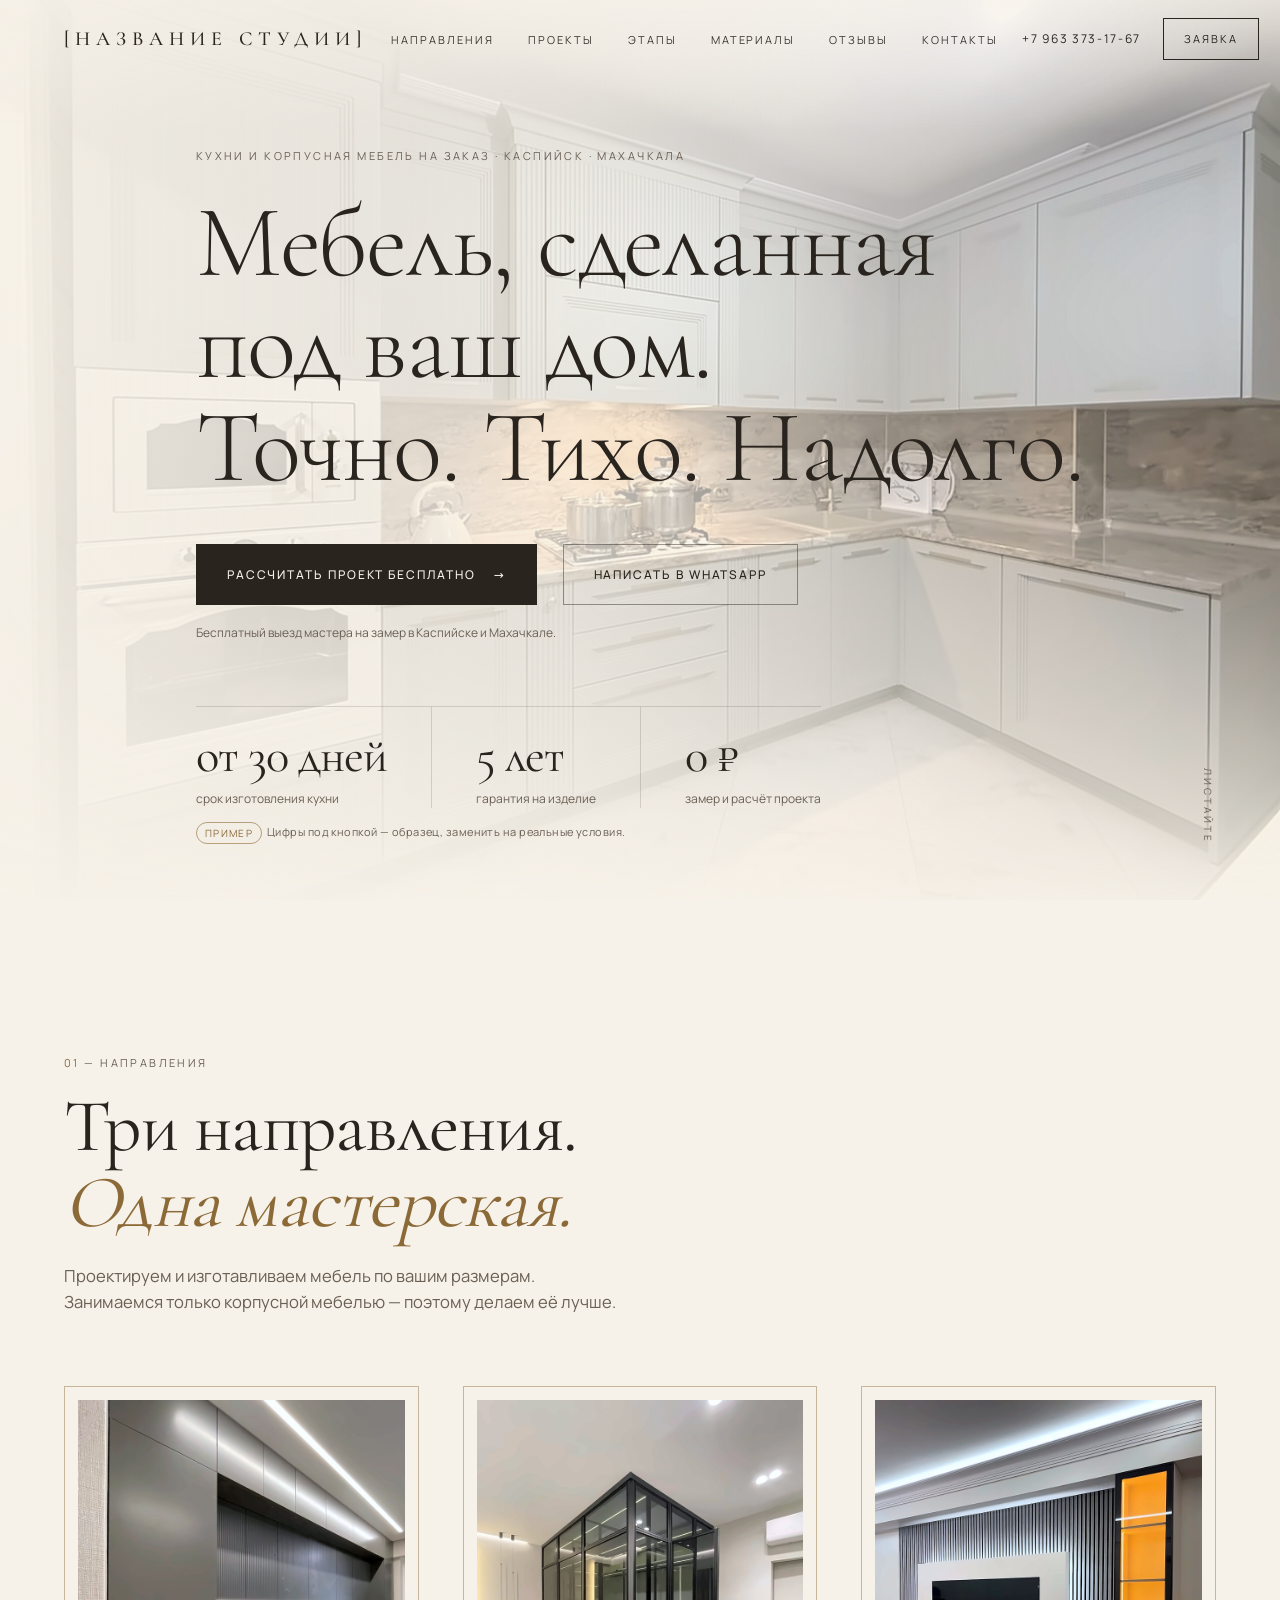
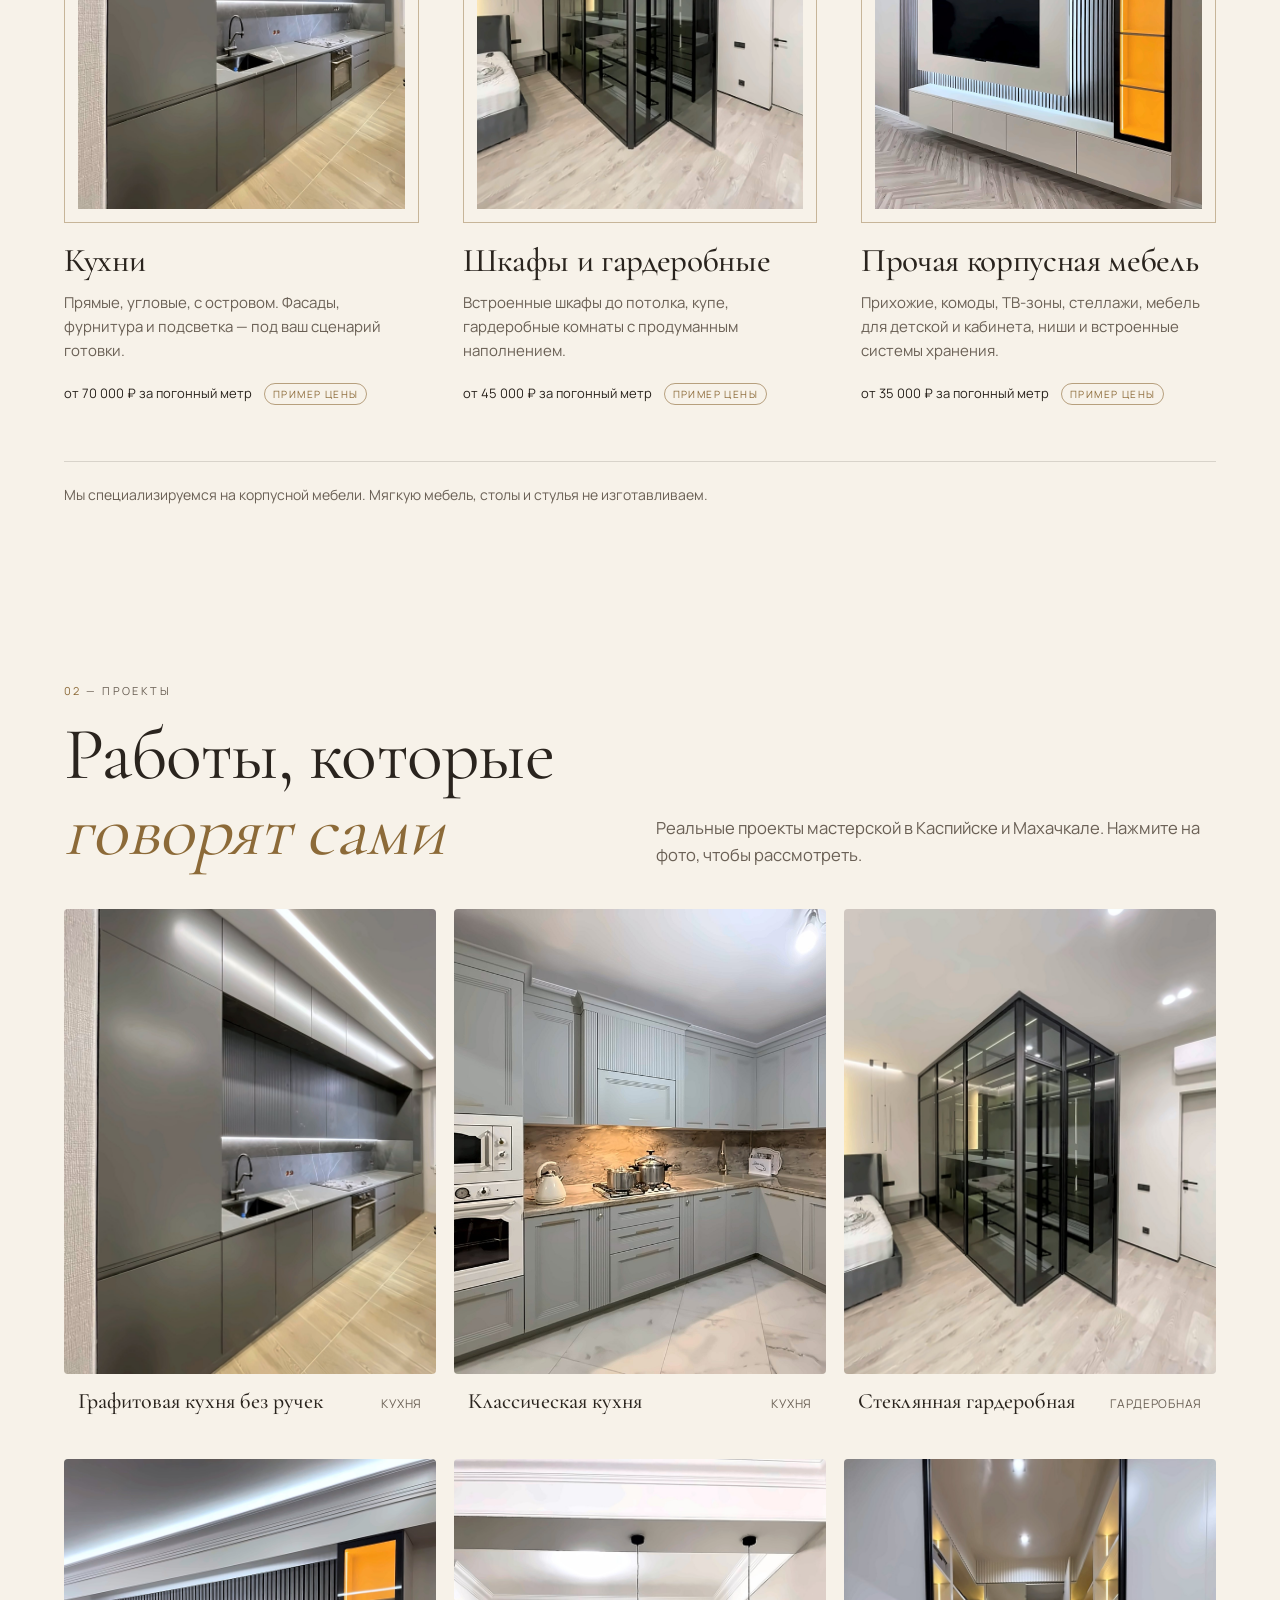
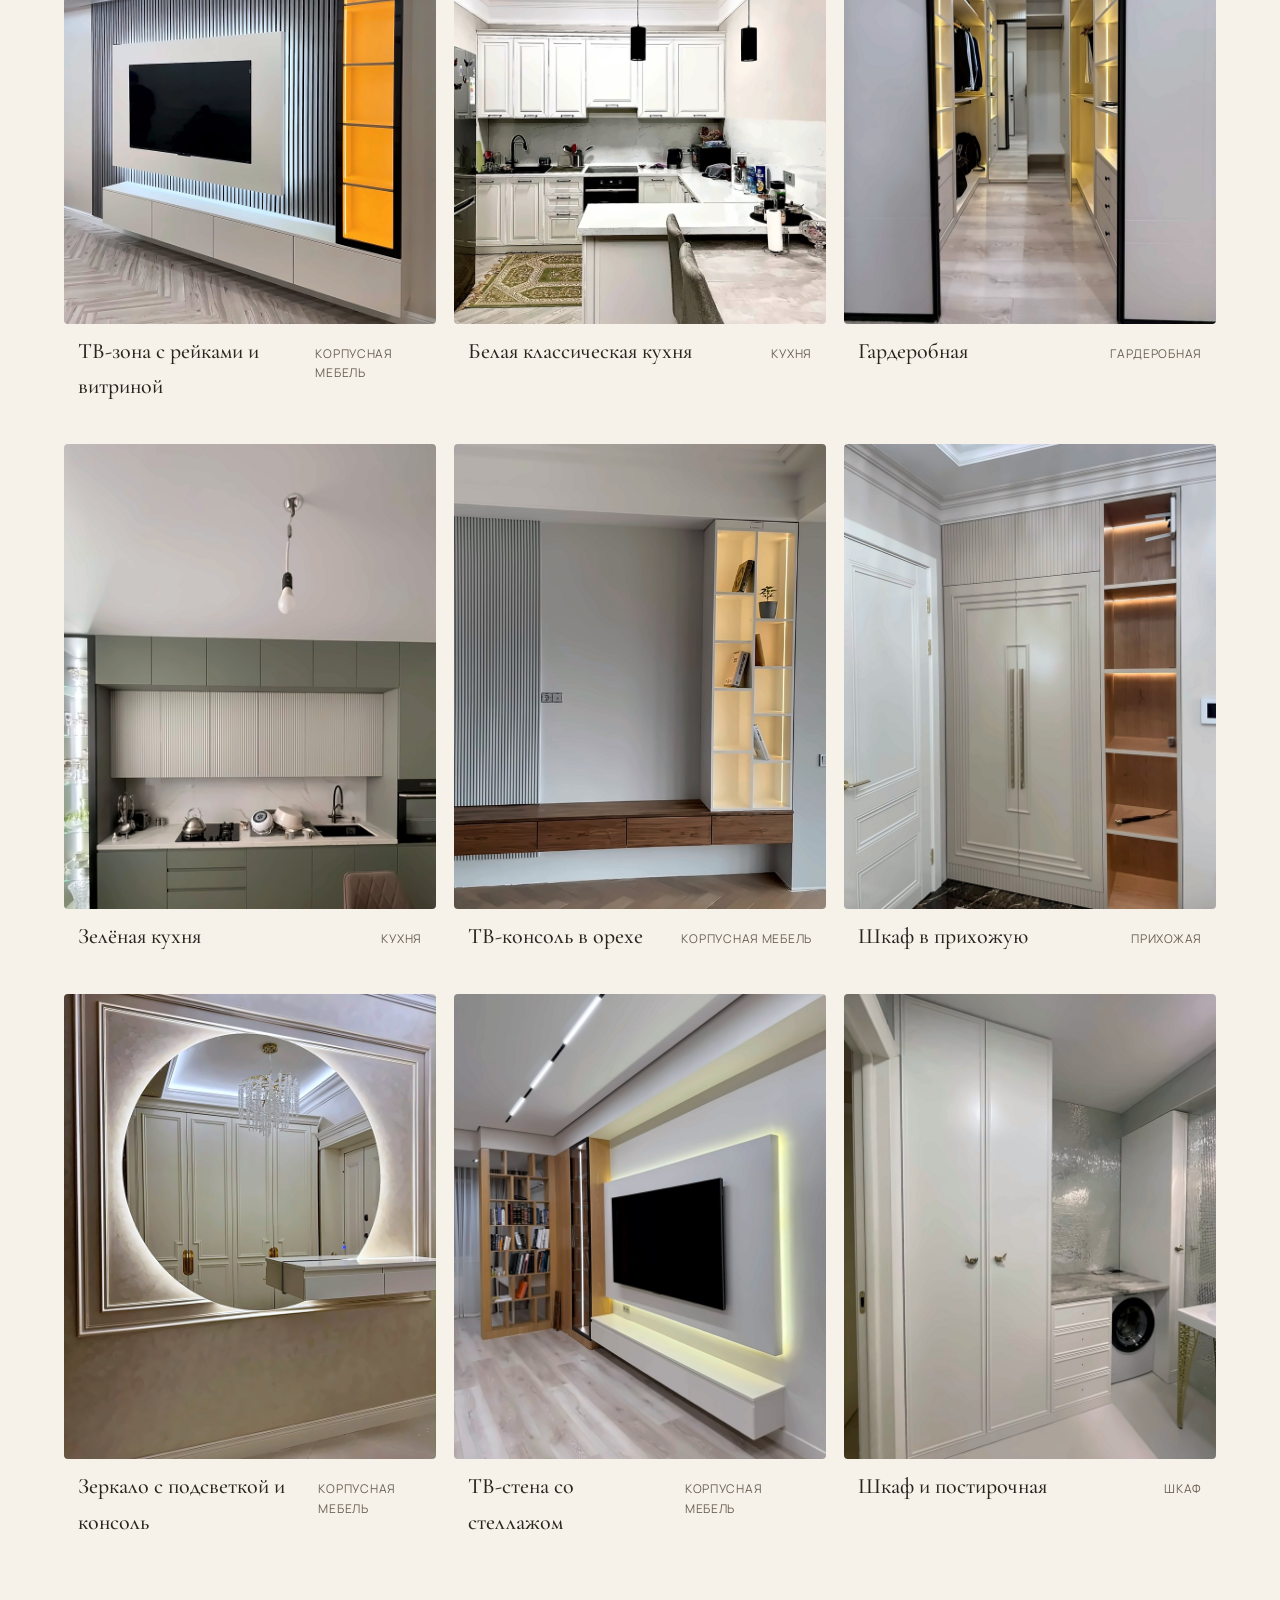
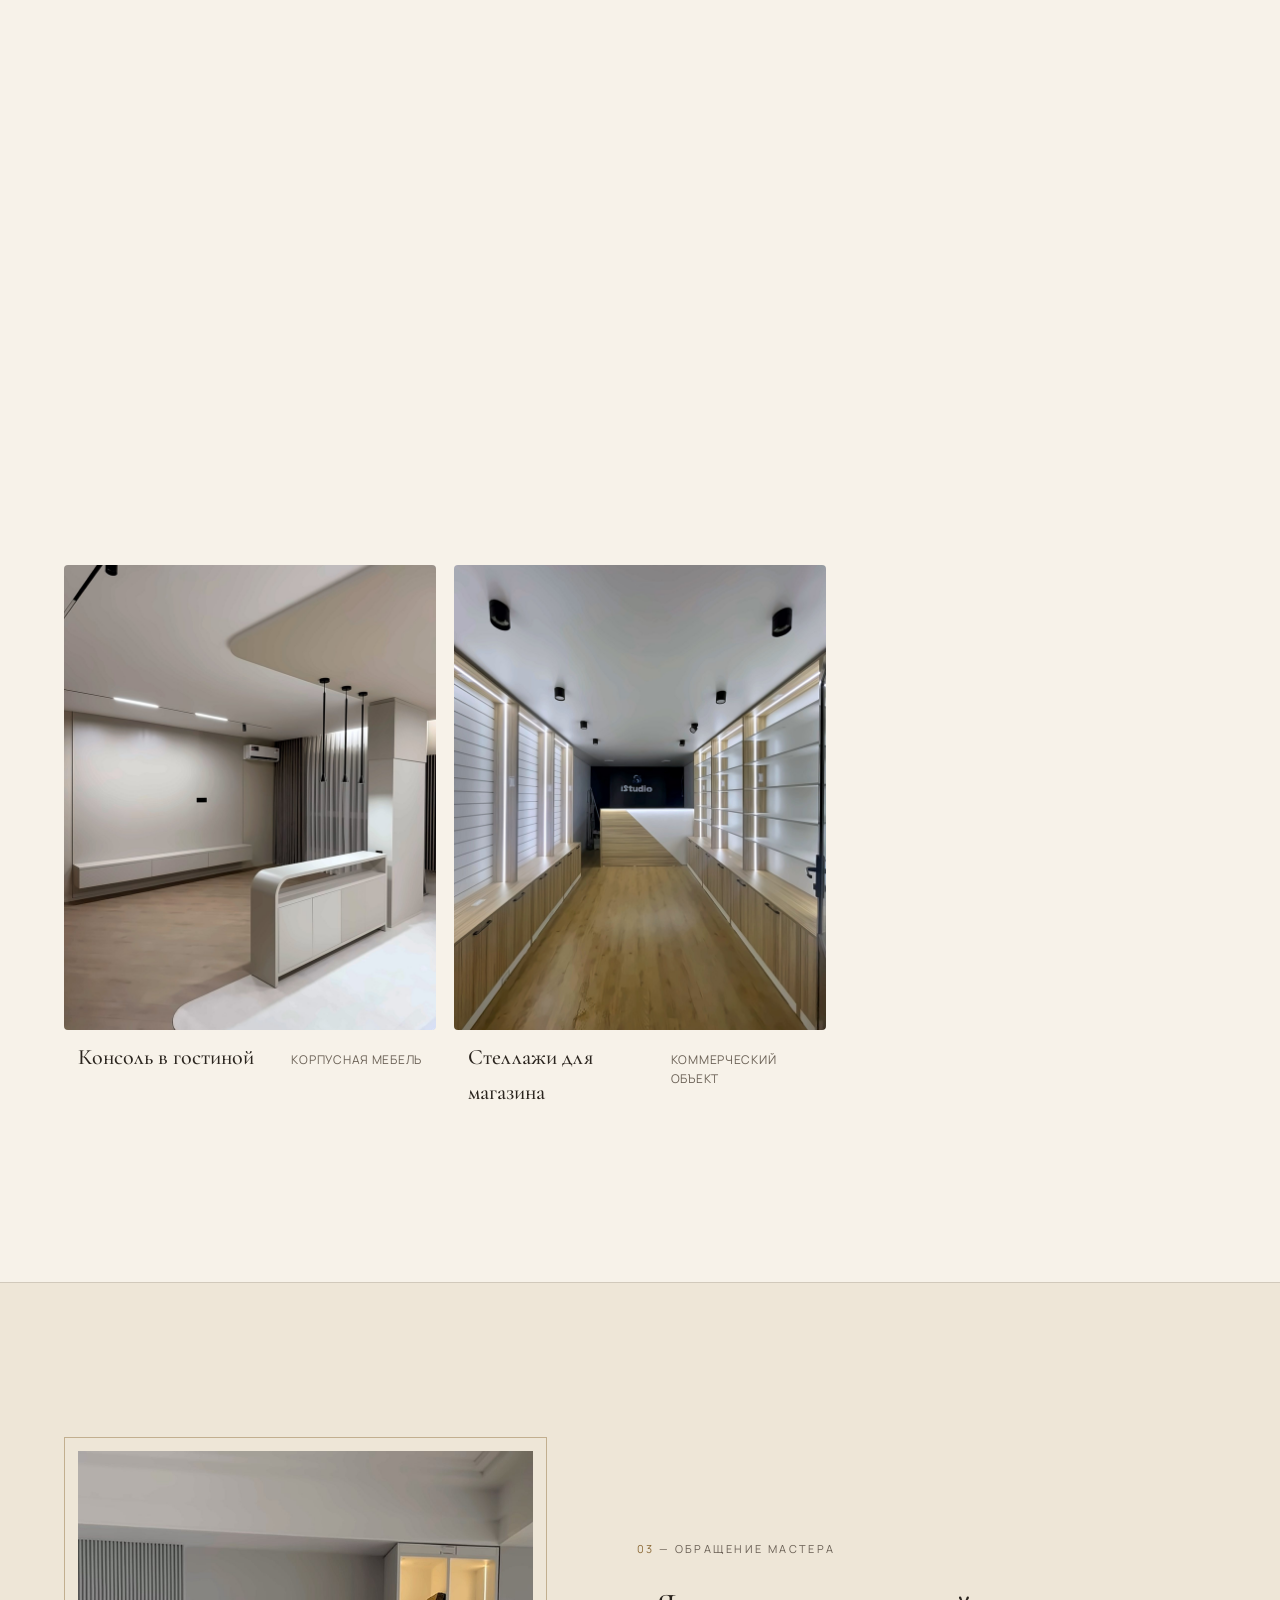
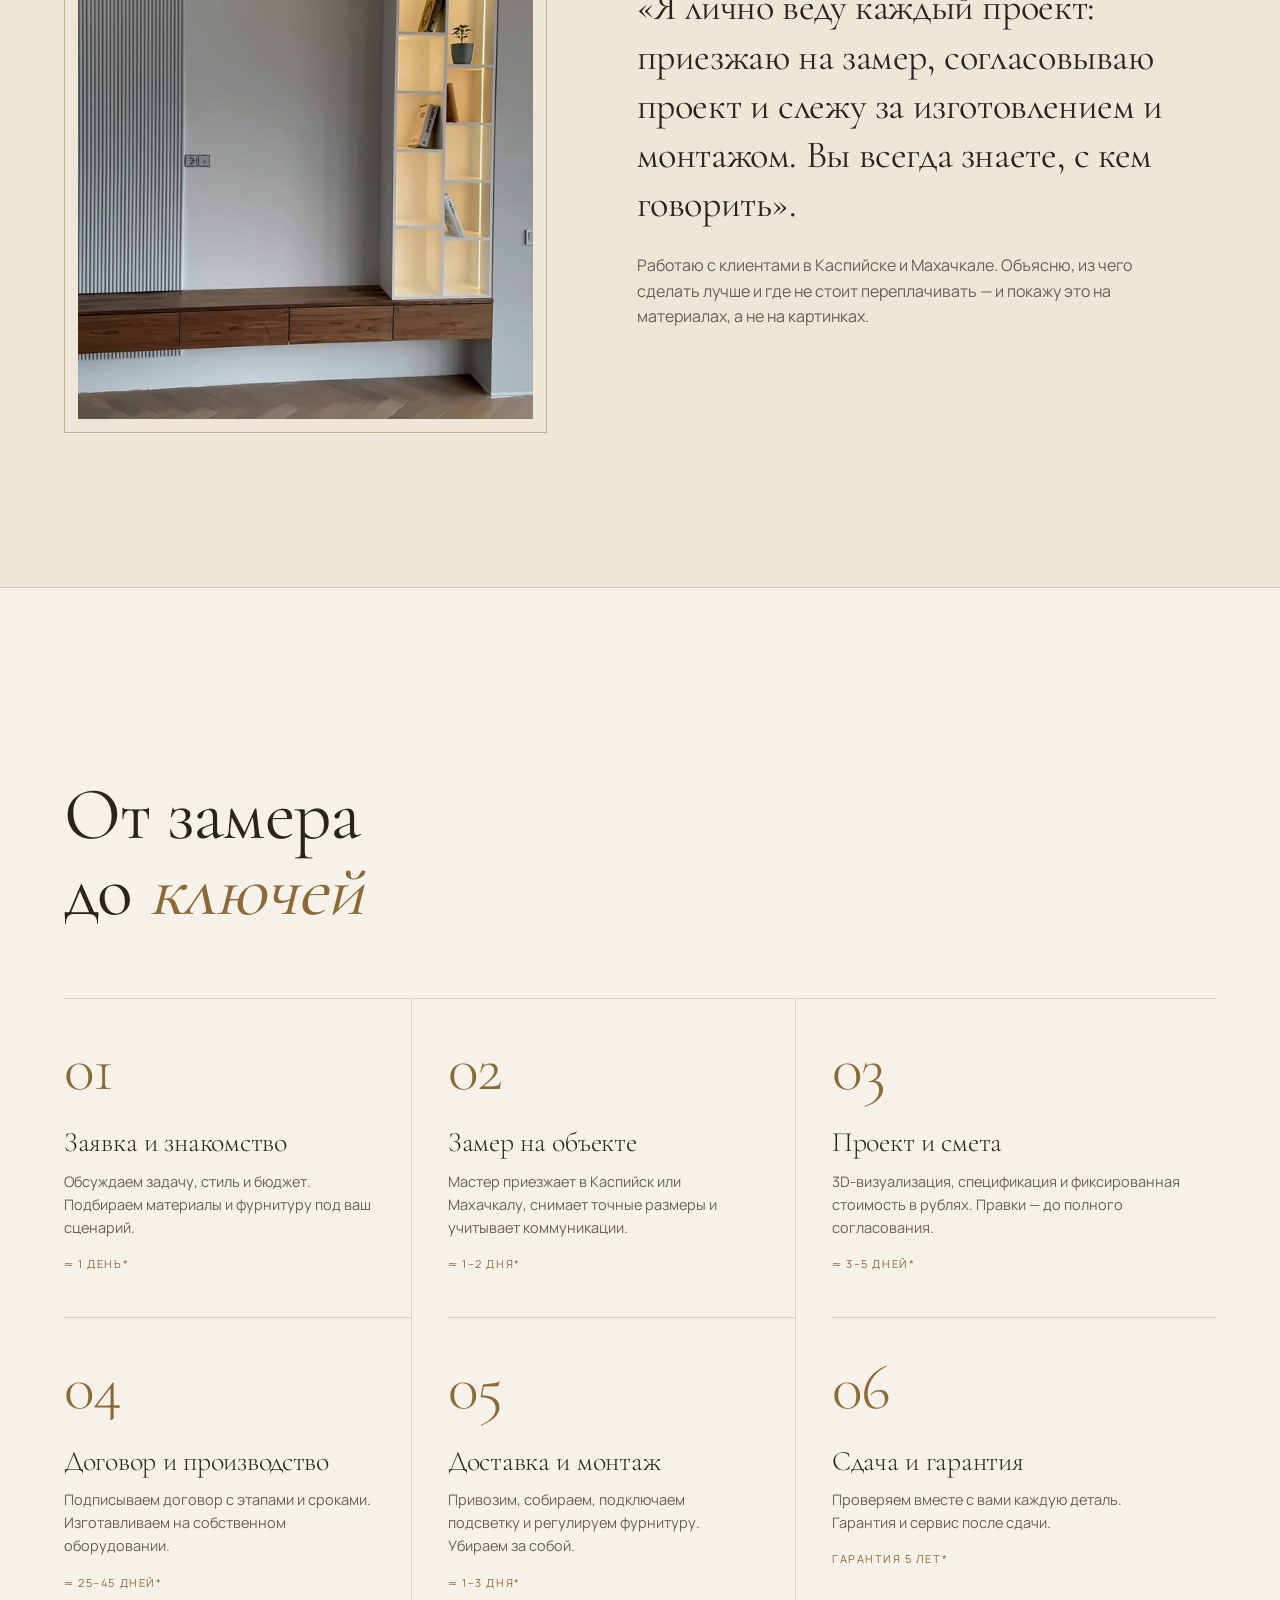
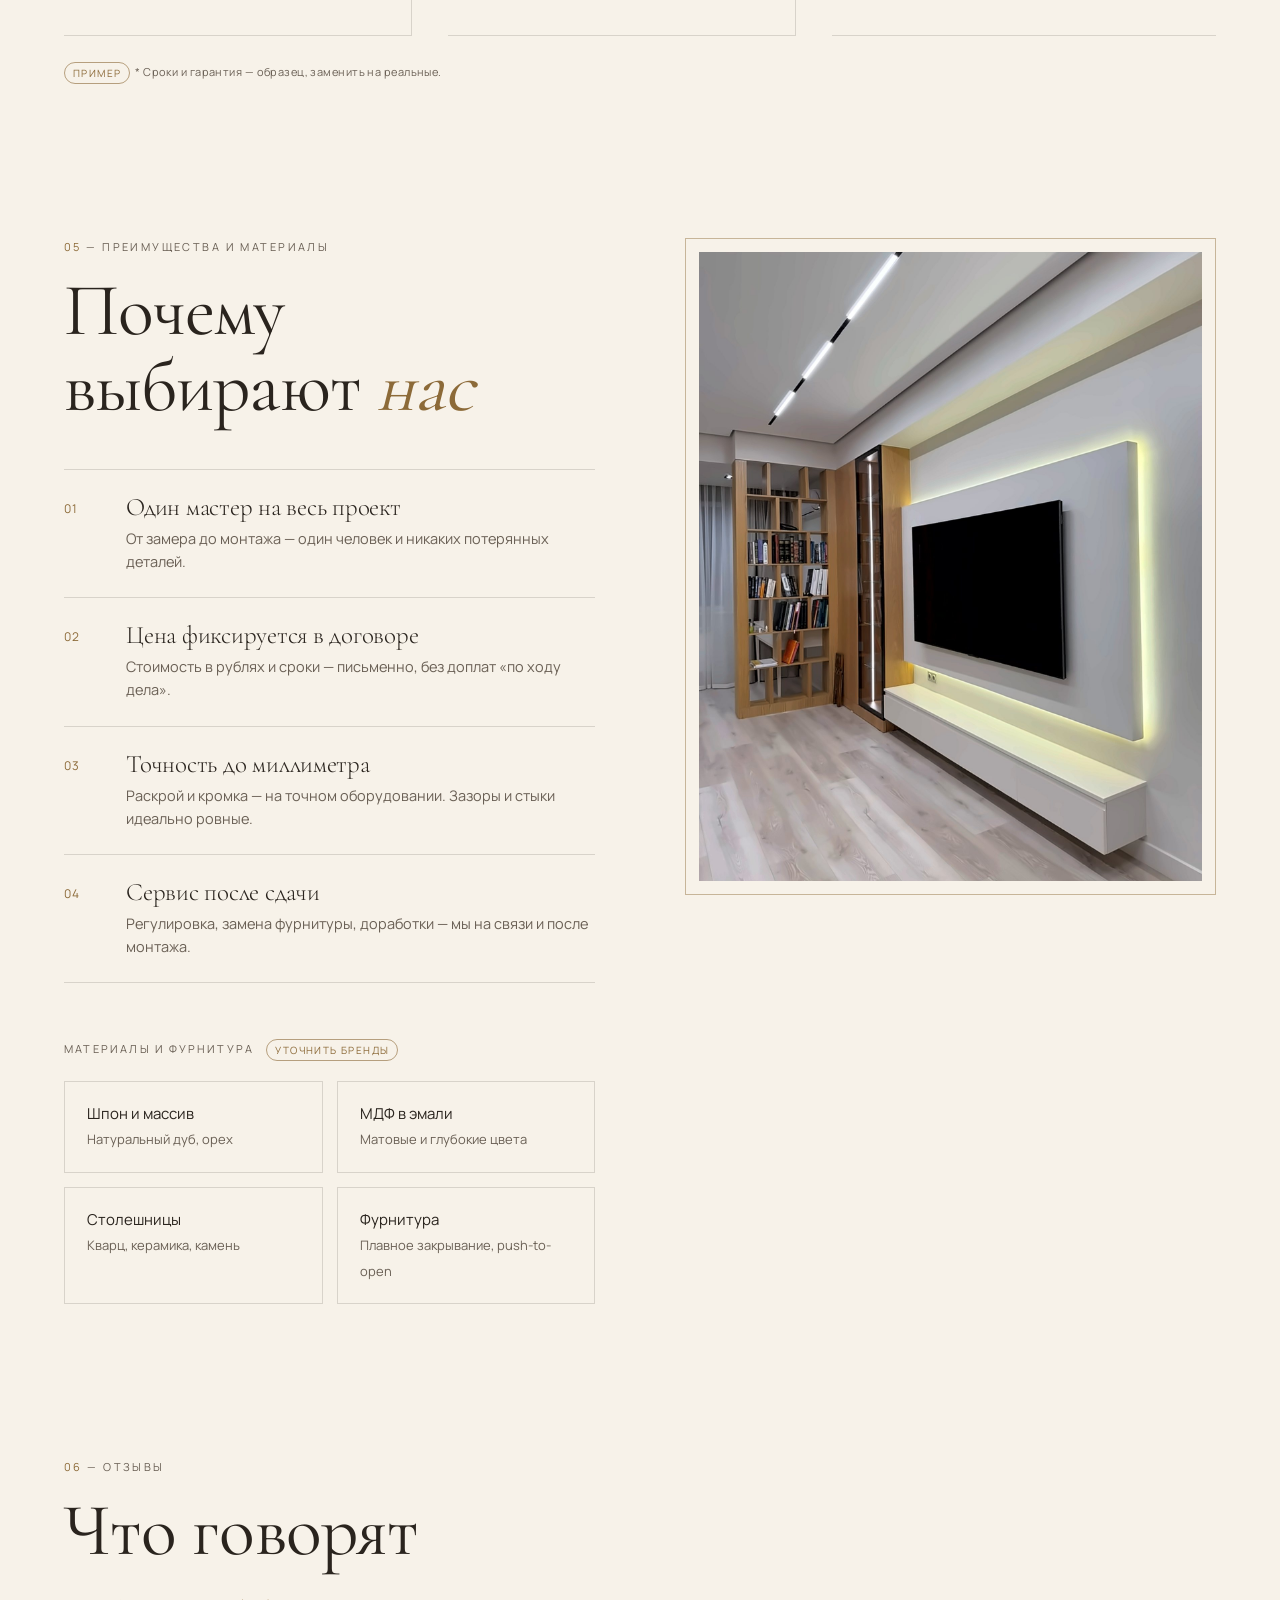
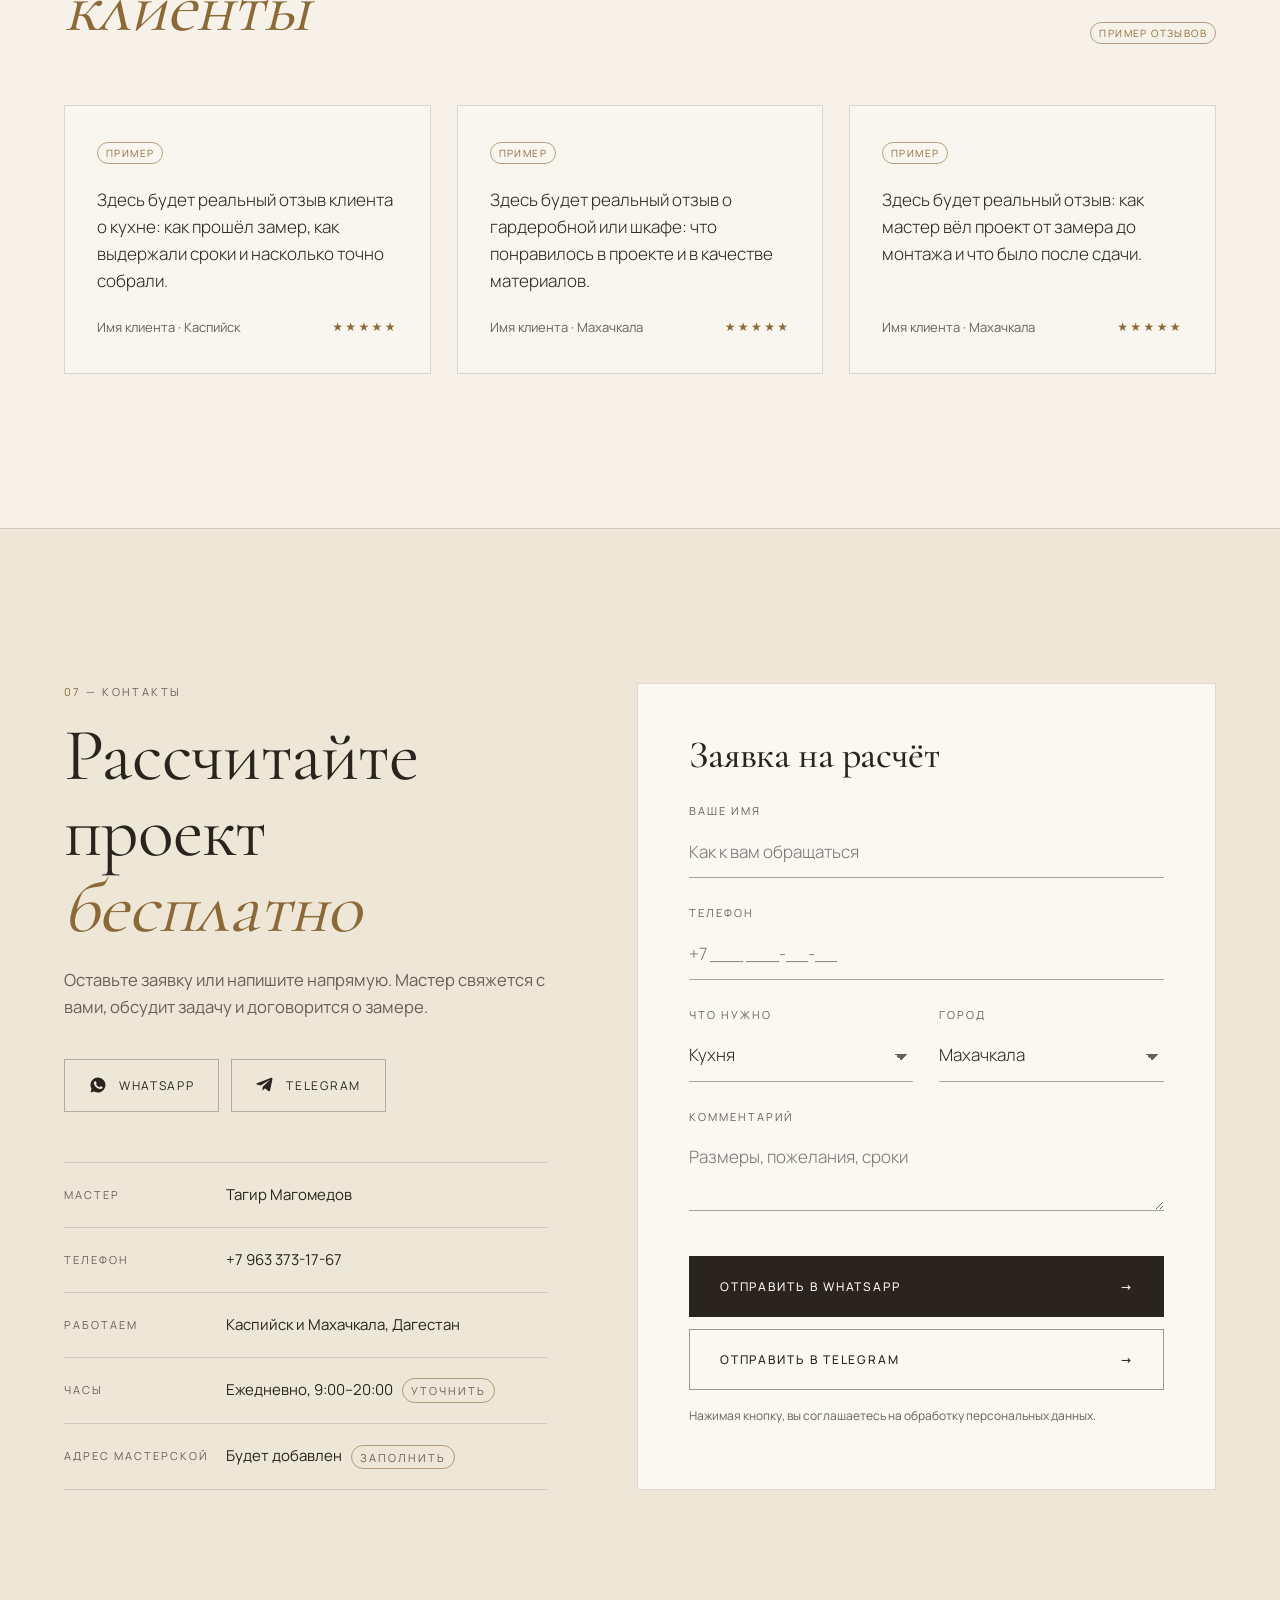
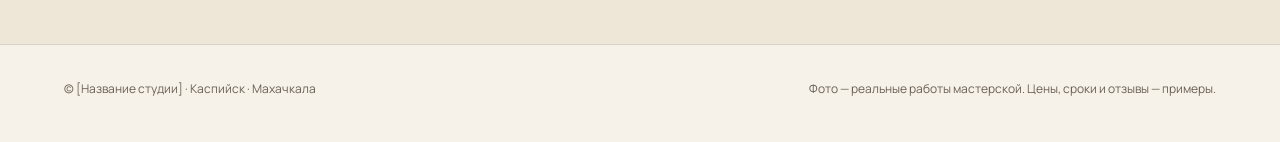
==== commit 36ec0ecc: "Light: real project photos (enhanced), gallery with lightbox, remove signature" ====
--- a/light/index.html
+++ b/light/index.html
@@ -36,7 +36,7 @@
 <main id="top">
 <!-- HERO -->
 <section class="hero">
-  <div class="hero-bg"><img src="img/hero.jpg" alt="Кухня на заказ" fetchpriority="high"></div>
+  <div class="hero-bg"><img src="img/works/01.jpg" alt="Кухня на заказ" fetchpriority="high"></div>
   <div class="wrap">
     <div class="eyebrow rv">Кухни и корпусная мебель на заказ · Каспийск · Махачкала</div>
     <h1 class="rv" style="--d:.1s"><span>Мебель, сделанная</span><span>под ваш дом.</span><span>Точно. Тихо. Надолго.</span></h1>
@@ -63,19 +63,19 @@
     <p class="lead rv" style="--d:.12s">Проектируем и изготавливаем мебель по вашим размерам. Занимаемся только корпусной мебелью — поэтому делаем её лучше.</p>
     <div class="dirs">
       <article class="dir rv">
-        <div class="frame"><div class="im"><img src="img/kitchen.jpg" alt="Кухня на заказ" loading="lazy"></div></div>
+        <div class="frame"><div class="im"><img src="img/works/09.jpg" alt="Кухня на заказ" loading="lazy"></div></div>
         <h3>Кухни</h3>
         <p>Прямые, угловые, с островом. Фасады, фурнитура и подсветка — под ваш сценарий готовки.</p>
         <div class="meta"><span>от 70 000 ₽ за погонный метр</span><span class="tag-ex">пример цены</span></div>
       </article>
       <article class="dir rv" style="--d:.1s">
-        <div class="frame"><div class="im"><img src="img/wardrobe.jpg" alt="Шкаф-купе и гардеробная" loading="lazy"></div></div>
+        <div class="frame"><div class="im"><img src="img/works/13.jpg" alt="Шкаф-купе и гардеробная" loading="lazy"></div></div>
         <h3>Шкафы и гардеробные</h3>
         <p>Встроенные шкафы до потолка, купе, гардеробные комнаты с продуманным наполнением.</p>
         <div class="meta"><span>от 45 000 ₽ за погонный метр</span><span class="tag-ex">пример цены</span></div>
       </article>
       <article class="dir rv" style="--d:.2s">
-        <div class="frame"><div class="im"><img src="img/cabinet.jpg" alt="Корпусная мебель на заказ" loading="lazy"></div></div>
+        <div class="frame"><div class="im"><img src="img/works/06.jpg" alt="Корпусная мебель на заказ" loading="lazy"></div></div>
         <h3>Прочая корпусная мебель</h3>
         <p>Прихожие, комоды, ТВ-зоны, стеллажи, мебель для детской и кабинета, ниши и встроенные системы хранения.</p>
         <div class="meta"><span>от 35 000 ₽ за погонный метр</span><span class="tag-ex">пример цены</span></div>
@@ -93,15 +93,26 @@
         <div class="eyebrow rv"><b>02</b> — Проекты</div>
         <h2 class="rv" style="--d:.08s">Работы, которые<br><em>говорят сами</em></h2>
       </div>
-      <p class="lead rv" style="margin:0"><span class="tag-ex">фото-заглушки</span><br>Сейчас здесь временные фотографии. Заменим их на реальные работы мастерской.</p>
-    </div>
-    <div class="pf">
-      <figure class="p1 rv"><div class="frame"><div class="im"><img src="img/portfolio-1.jpg" alt="Проект: кухня в шпоне" loading="lazy"></div></div><figcaption class="cap"><b>Кухня в шпоне</b><span>КУХНЯ · КАСПИЙСК</span></figcaption></figure>
-      <figure class="p2 rv" style="--d:.1s"><div class="frame"><div class="im"><img src="img/portfolio-2.jpg" alt="Проект: шкаф в спальне" loading="lazy"></div></div><figcaption class="cap"><b>Шкаф в спальне</b><span>ШКАФ · МАХАЧКАЛА</span></figcaption></figure>
-      <figure class="p3 rv"><div class="frame"><div class="im"><img src="img/portfolio-3.jpg" alt="Проект: встроенный шкаф" loading="lazy"></div></div><figcaption class="cap"><b>Встроенный шкаф</b><span>ШКАФ · МАХАЧКАЛА</span></figcaption></figure>
-      <figure class="p4 rv" style="--d:.1s"><div class="frame"><div class="im"><img src="img/portfolio-4.jpg" alt="Проект: наполнение шкафа" loading="lazy"></div></div><figcaption class="cap"><b>Наполнение шкафа</b><span>ШКАФ · КАСПИЙСК</span></figcaption></figure>
-      <figure class="p5 rv"><div class="frame"><div class="im"><img src="img/portfolio-5.jpg" alt="Проект: кухня в шпоне" loading="lazy"></div></div><figcaption class="cap"><b>Кухня в шпоне</b><span>КУХНЯ · КАСПИЙСК</span></figcaption></figure>
-      <figure class="p6 rv" style="--d:.1s"><div class="frame"><div class="im"><img src="img/portfolio-6.jpg" alt="Проект: светлая кухня" loading="lazy"></div></div><figcaption class="cap"><b>Светлая кухня</b><span>КУХНЯ · МАХАЧКАЛА</span></figcaption></figure>
+      <p class="lead rv" style="margin:0">Реальные проекты мастерской в Каспийске и Махачкале. Нажмите на фото, чтобы рассмотреть.</p>
+    </div>
+    <div class="gal">
+      <figure class="rv"><a class="lb" href="img/works/09.jpg"><img src="img/works/09.jpg" alt="Графитовая кухня без ручек" loading="lazy"></a><figcaption class="cap"><b>Графитовая кухня без ручек</b><span>КУХНЯ</span></figcaption></figure>
+      <figure class="rv"><a class="lb" href="img/works/01.jpg"><img src="img/works/01.jpg" alt="Классическая кухня" loading="lazy"></a><figcaption class="cap"><b>Классическая кухня</b><span>КУХНЯ</span></figcaption></figure>
+      <figure class="rv"><a class="lb" href="img/works/13.jpg"><img src="img/works/13.jpg" alt="Стеклянная гардеробная" loading="lazy"></a><figcaption class="cap"><b>Стеклянная гардеробная</b><span>ГАРДЕРОБНАЯ</span></figcaption></figure>
+      <figure class="rv"><a class="lb" href="img/works/06.jpg"><img src="img/works/06.jpg" alt="ТВ-зона с рейками и витриной" loading="lazy"></a><figcaption class="cap"><b>ТВ-зона с рейками и витриной</b><span>КОРПУСНАЯ МЕБЕЛЬ</span></figcaption></figure>
+      <figure class="rv"><a class="lb" href="img/works/08.jpg"><img src="img/works/08.jpg" alt="Белая классическая кухня" loading="lazy"></a><figcaption class="cap"><b>Белая классическая кухня</b><span>КУХНЯ</span></figcaption></figure>
+      <figure class="rv"><a class="lb" href="img/works/10.jpg"><img src="img/works/10.jpg" alt="Гардеробная" loading="lazy"></a><figcaption class="cap"><b>Гардеробная</b><span>ГАРДЕРОБНАЯ</span></figcaption></figure>
+      <figure class="rv"><a class="lb" href="img/works/17.jpg"><img src="img/works/17.jpg" alt="Зелёная кухня" loading="lazy"></a><figcaption class="cap"><b>Зелёная кухня</b><span>КУХНЯ</span></figcaption></figure>
+      <figure class="rv"><a class="lb" href="img/works/15.jpg"><img src="img/works/15.jpg" alt="ТВ-консоль в орехе" loading="lazy"></a><figcaption class="cap"><b>ТВ-консоль в орехе</b><span>КОРПУСНАЯ МЕБЕЛЬ</span></figcaption></figure>
+      <figure class="rv"><a class="lb" href="img/works/14.jpg"><img src="img/works/14.jpg" alt="Шкаф в прихожую" loading="lazy"></a><figcaption class="cap"><b>Шкаф в прихожую</b><span>ПРИХОЖАЯ</span></figcaption></figure>
+      <figure class="rv"><a class="lb" href="img/works/03.jpg"><img src="img/works/03.jpg" alt="Зеркало с подсветкой и консоль" loading="lazy"></a><figcaption class="cap"><b>Зеркало с подсветкой и консоль</b><span>КОРПУСНАЯ МЕБЕЛЬ</span></figcaption></figure>
+      <figure class="rv"><a class="lb" href="img/works/11.jpg"><img src="img/works/11.jpg" alt="ТВ-стена со стеллажом" loading="lazy"></a><figcaption class="cap"><b>ТВ-стена со стеллажом</b><span>КОРПУСНАЯ МЕБЕЛЬ</span></figcaption></figure>
+      <figure class="rv"><a class="lb" href="img/works/05.jpg"><img src="img/works/05.jpg" alt="Шкаф и постирочная" loading="lazy"></a><figcaption class="cap"><b>Шкаф и постирочная</b><span>ШКАФ</span></figcaption></figure>
+      <figure class="rv"><a class="lb" href="img/works/02.jpg"><img src="img/works/02.jpg" alt="Детская с нишей для чтения" loading="lazy"></a><figcaption class="cap"><b>Детская с нишей для чтения</b><span>КОРПУСНАЯ МЕБЕЛЬ</span></figcaption></figure>
+      <figure class="rv"><a class="lb" href="img/works/16.jpg"><img src="img/works/16.jpg" alt="Прихожая с банкеткой" loading="lazy"></a><figcaption class="cap"><b>Прихожая с банкеткой</b><span>ПРИХОЖАЯ</span></figcaption></figure>
+      <figure class="rv"><a class="lb" href="img/works/04.jpg"><img src="img/works/04.jpg" alt="Шкафы в санузле" loading="lazy"></a><figcaption class="cap"><b>Шкафы в санузле</b><span>КОРПУСНАЯ МЕБЕЛЬ</span></figcaption></figure>
+      <figure class="rv"><a class="lb" href="img/works/12.jpg"><img src="img/works/12.jpg" alt="Консоль в гостиной" loading="lazy"></a><figcaption class="cap"><b>Консоль в гостиной</b><span>КОРПУСНАЯ МЕБЕЛЬ</span></figcaption></figure>
+      <figure class="rv"><a class="lb" href="img/works/07.jpg"><img src="img/works/07.jpg" alt="Стеллажи для магазина" loading="lazy"></a><figcaption class="cap"><b>Стеллажи для магазина</b><span>КОММЕРЧЕСКИЙ ОБЪЕКТ</span></figcaption></figure>
     </div>
   </div>
 </section>
@@ -109,15 +120,11 @@
 <!-- MASTER -->
 <section class="sec master" id="master">
   <div class="wrap master-g">
-    <div class="frame rv"><div class="im"><img src="img/material.jpg" alt="Фасады из шпона и дерева" loading="lazy"></div></div>
+    <div class="frame rv"><div class="im"><img src="img/works/15.jpg" alt="Фасады из шпона и дерева" loading="lazy"></div></div>
     <div>
       <div class="eyebrow rv"><b>03</b> — Обращение мастера</div>
       <p class="quote rv" style="--d:.08s">«Я лично веду каждый проект: приезжаю на замер, согласовываю проект и слежу за изготовлением и монтажом. Вы всегда знаете, с кем говорить».</p>
       <p class="quote-p rv" style="--d:.14s">Работаю с клиентами в Каспийске и Махачкале. Объясню, из чего сделать лучше и где не стоит переплачивать — и покажу это на материалах, а не на картинках.</p>
-      <div class="sign rv" style="--d:.22s">
-        <svg class="autograph" viewBox="0 10 730 210" role="img" aria-label="Подпись: Тагир Магомедов"><path pathLength="1" style="--dl:0.2s;--du:0.6s" d="M73.2 118.0C75.4 112.7 79.4 96.0 86.3 86.0C93.1 76.0 103.0 64.3 114.4 58.0C125.8 51.7 139.2 50.0 154.6 48.0C170.1 46.0 188.9 45.3 207.1 46.0C225.3 46.7 250.9 50.0 263.8 52.0C276.7 54.0 281.0 57.0 284.4 58.0"/><path pathLength="1" style="--dl:0.75s;--du:1.6s" d="M175.1 46.0C173.2 51.7 167.9 68.0 163.6 80.0C159.3 92.0 154.5 106.3 149.2 118.0C144.0 129.7 138.2 141.0 132.2 150.0C126.2 159.0 119.5 168.3 113.4 172.0C107.2 175.7 98.4 174.7 95.4 172.0C92.3 169.3 91.6 160.3 94.9 156.0C98.2 151.7 106.9 147.0 115.1 146.0C123.3 145.0 135.4 150.7 144.2 150.0C153.0 149.3 161.3 146.7 168.0 142.0C174.7 137.3 179.4 125.0 184.4 122.0C189.4 119.0 196.8 120.0 197.9 124.0C199.0 128.0 194.6 140.7 191.1 146.0C187.6 151.3 176.1 155.0 176.9 156.0C177.7 157.0 189.0 155.3 195.8 152.0C202.5 148.7 212.5 136.3 217.3 136.0C222.0 135.7 220.8 150.3 224.2 150.0C227.6 149.7 234.1 133.7 237.7 134.0C241.3 134.3 241.8 153.3 245.8 152.0C249.7 150.7 258.5 126.0 261.5 126.0C264.5 126.0 262.9 143.7 263.8 152.0C264.6 160.3 267.9 169.7 266.5 176.0C265.1 182.3 258.4 190.0 255.4 190.0C252.4 190.0 247.1 182.3 248.5 176.0C249.9 169.7 257.4 156.7 263.8 152.0C270.1 147.3 280.2 148.3 286.6 148.0C293.0 147.7 299.6 149.7 302.2 150.0"/><path pathLength="1" style="--dl:2.3s;--du:1.9s" d="M291.1 164.0C294.7 156.7 303.6 139.0 312.8 120.0C322.0 101.0 337.9 66.3 346.2 50.0C354.5 33.7 359.4 20.3 362.4 22.0C365.3 23.7 364.2 45.3 364.0 60.0C363.8 74.7 361.6 95.0 361.0 110.0C360.4 125.0 356.2 151.7 360.2 150.0C364.2 148.3 376.0 119.0 385.2 100.0C394.4 81.0 408.0 47.7 415.3 36.0C422.5 24.3 426.8 24.3 428.6 30.0C430.4 35.7 427.4 55.0 425.8 70.0C424.2 85.0 420.8 105.0 418.8 120.0C416.8 135.0 411.4 156.7 414.0 160.0C416.6 163.3 429.5 141.0 434.4 140.0C439.3 139.0 438.0 157.0 443.3 154.0C448.6 151.0 461.6 122.3 466.4 122.0C471.1 121.7 467.3 149.3 471.8 152.0C476.2 154.7 488.2 137.7 492.8 138.0C497.4 138.3 493.6 155.7 499.3 154.0C505.0 152.3 521.0 128.3 527.0 128.0C533.1 127.7 531.1 149.0 535.8 152.0C540.4 155.0 547.9 150.0 555.1 146.0C562.3 142.0 570.2 134.7 579.0 128.0C587.8 121.3 597.7 113.0 607.9 106.0C618.1 99.0 631.1 89.7 640.3 86.0C649.4 82.3 659.0 84.3 662.7 84.0"/><path pathLength="1" style="--dl:4.1s;--du:1.5s" d="M662.7 84.0C664.9 86.3 676.5 91.0 675.6 98.0C674.8 105.0 668.1 117.3 657.5 126.0C646.9 134.7 632.1 143.0 612.2 150.0C592.3 157.0 570.9 163.3 538.2 168.0C505.5 172.7 459.9 175.7 416.0 178.0C372.2 180.3 320.4 181.0 275.2 182.0C229.9 183.0 181.6 183.0 144.7 184.0C107.8 185.0 76.8 186.7 53.8 188.0C30.9 189.3 14.8 191.3 7.0 192.0"/><path pathLength="1" style="--dl:5.4s;--du:0.7s" d="M240.3 204.0C262.2 203.0 326.1 200.3 371.6 198.0C417.2 195.7 465.9 193.7 513.4 190.0C560.9 186.3 621.6 180.0 656.5 176.0C691.4 172.0 711.6 167.7 722.7 166.0"/></svg>
-        <small>Тагир Магомедов · мастер, руководитель студии</small>
-      </div>
     </div>
   </div>
 </section>
@@ -161,7 +168,7 @@
         </div>
       </div>
     </div>
-    <div class="adv-img rv" style="--d:.1s"><div class="frame"><div class="im"><img src="img/cabinet.jpg" alt="Корпусная мебель, детали фасадов" loading="lazy"></div></div></div>
+    <div class="adv-img rv" style="--d:.1s"><div class="frame"><div class="im"><img src="img/works/11.jpg" alt="Корпусная мебель, детали фасадов" loading="lazy"></div></div></div>
   </div>
 </section>
 
@@ -223,12 +230,14 @@
 <footer>
   <div class="wrap">
     <span>© <span data-brand>[Название студии]</span> · Каспийск · Махачкала</span>
-    <span>Фото на сайте — временные (Unsplash). Цены, сроки и отзывы — примеры.</span>
+    <span>Фото — реальные работы мастерской. Цены, сроки и отзывы — примеры.</span>
   </div>
 </footer>
 
 <a class="fab" data-wa href="https://wa.me/79633731767" target="_blank" rel="noopener" aria-label="Написать в WhatsApp"><svg viewBox="0 0 24 24"><path d="M12 2a10 10 0 0 0-8.600 15.100L2 22l5-1.300A10 10 0 1 0 12 2zm5.400 14.200c-.2.600-1.300 1.200-1.800 1.200-.5.100-1 .2-3.300-.7-2.800-1.200-4.600-4-4.700-4.200-.1-.2-1.100-1.500-1.100-2.800s.7-2 1-2.300c.2-.3.500-.3.700-.3h.5c.2 0 .4 0 .6.500l.8 2c.1.200.1.400 0 .5l-.4.600c-.1.200-.3.300-.1.600.2.300.8 1.300 1.700 2.100 1.200 1 2.100 1.300 2.400 1.500.3.100.5.100.6-.1l.9-1.100c.2-.3.400-.2.600-.1l1.900.9c.3.100.5.200.5.300.1.200.1.800-.2 1.400z"/></svg></a>
 
 <script src="../assets/site.js"></script>
+<div id="lbx" hidden><button class="x" aria-label="Закрыть">×</button><button class="pv" aria-label="Назад">‹</button><img alt=""><button class="nx" aria-label="Вперёд">›</button></div>
+<script>(function(){var a=[].slice.call(document.querySelectorAll('a.lb')),b=document.getElementById('lbx'),im=b.querySelector('img'),i=0;function sh(n){i=(n+a.length)%a.length;im.src=a[i].href;im.alt=a[i].querySelector('img').alt;b.hidden=false}a.forEach(function(e,k){e.addEventListener('click',function(ev){ev.preventDefault();sh(k)})});b.querySelector('.x').onclick=function(){b.hidden=true};b.querySelector('.pv').onclick=function(e){e.stopPropagation();sh(i-1)};b.querySelector('.nx').onclick=function(e){e.stopPropagation();sh(i+1)};b.onclick=function(e){if(e.target===b)b.hidden=true};document.addEventListener('keydown',function(e){if(b.hidden)return;if(e.key=='Escape')b.hidden=true;if(e.key=='ArrowLeft')sh(i-1);if(e.key=='ArrowRight')sh(i+1)})})();</script>
 </body>
 </html>
--- a/light/theme.css
+++ b/light/theme.css
@@ -53,3 +53,15 @@
 .eyebrow{color:var(--muted)}
 @media (max-width:1100px){.menu-open nav{background:rgba(var(--hdr),.98)}}
 @media (max-width:640px){.hero::before{background:linear-gradient(0deg,rgba(var(--hdr),.97) 0%,rgba(var(--hdr),.86) 55%,rgba(var(--hdr),.5) 100%)}}
+
+.gal{display:grid;grid-template-columns:repeat(auto-fill,minmax(280px,1fr));gap:22px 18px;margin-top:40px}
+.gal figure{break-inside:avoid;margin:0 0 18px}
+.gal a{display:block;overflow:hidden;border-radius:4px;cursor:zoom-in}
+.gal img{width:100%;aspect-ratio:4/5;object-fit:cover;display:block;transition:transform .6s ease}
+.gal a:hover img{transform:scale(1.03)}
+.gal .cap{margin-top:10px}
+#lbx{position:fixed;inset:0;z-index:999;background:rgba(20,18,16,.92);display:flex;align-items:center;justify-content:center}
+#lbx[hidden]{display:none}
+#lbx img{max-width:92vw;max-height:90vh;object-fit:contain;box-shadow:0 10px 40px rgba(0,0,0,.5)}
+#lbx button{position:absolute;background:none;border:0;color:#fff;font-size:44px;cursor:pointer;padding:10px 18px;line-height:1}
+#lbx .x{top:10px;right:14px}#lbx .pv{left:8px}#lbx .nx{right:8px}
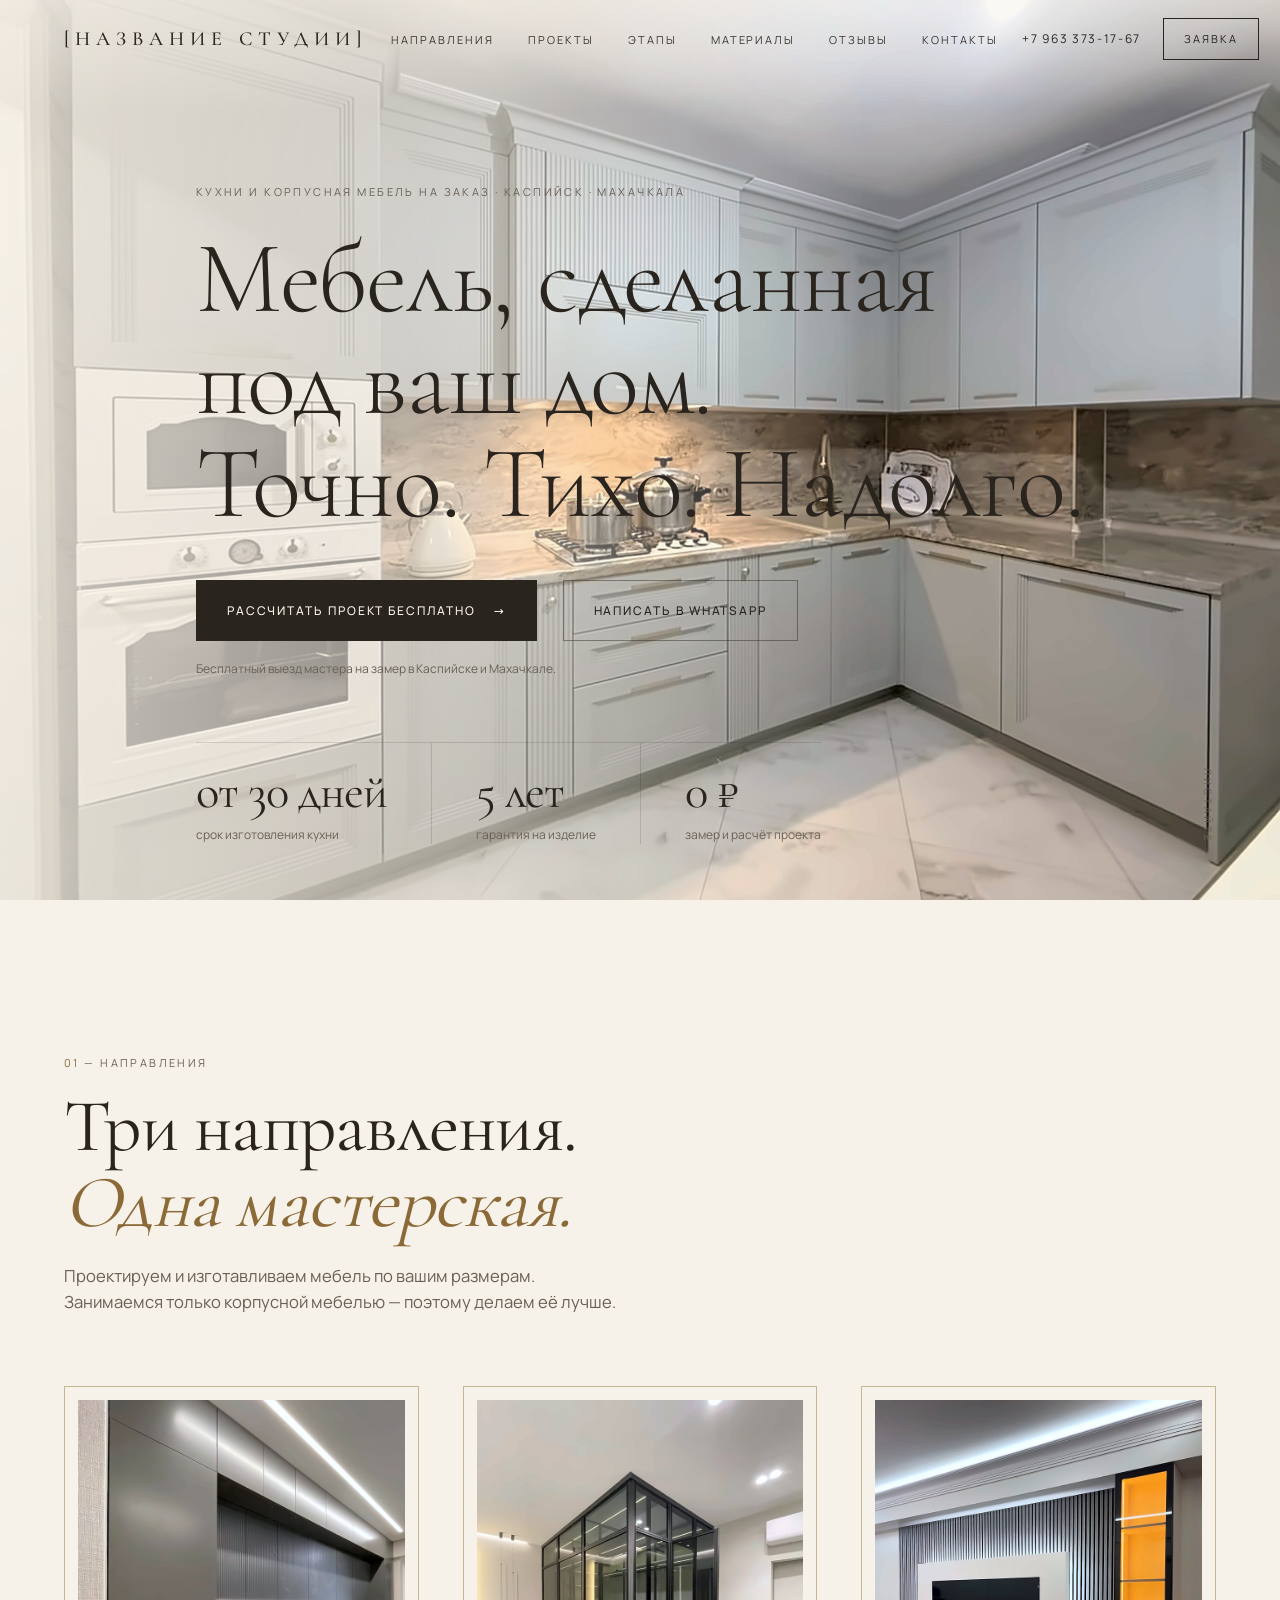
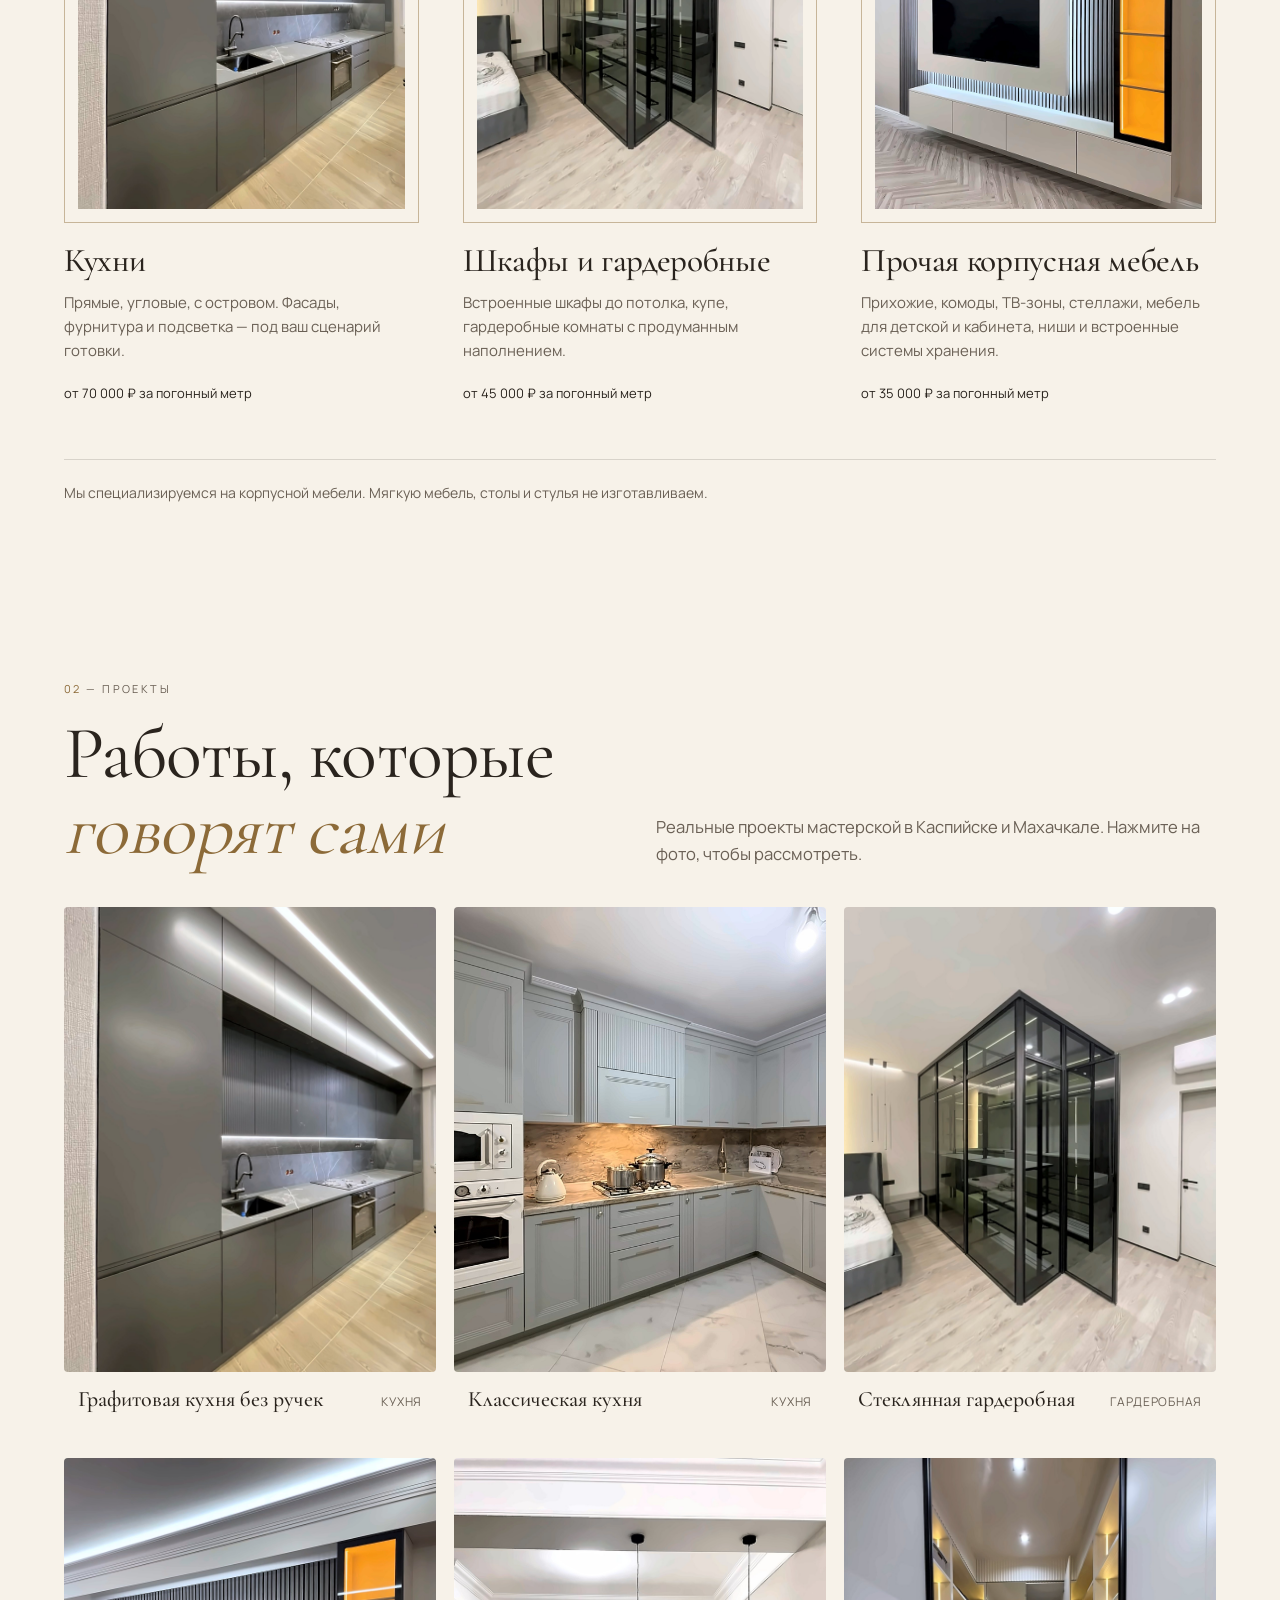
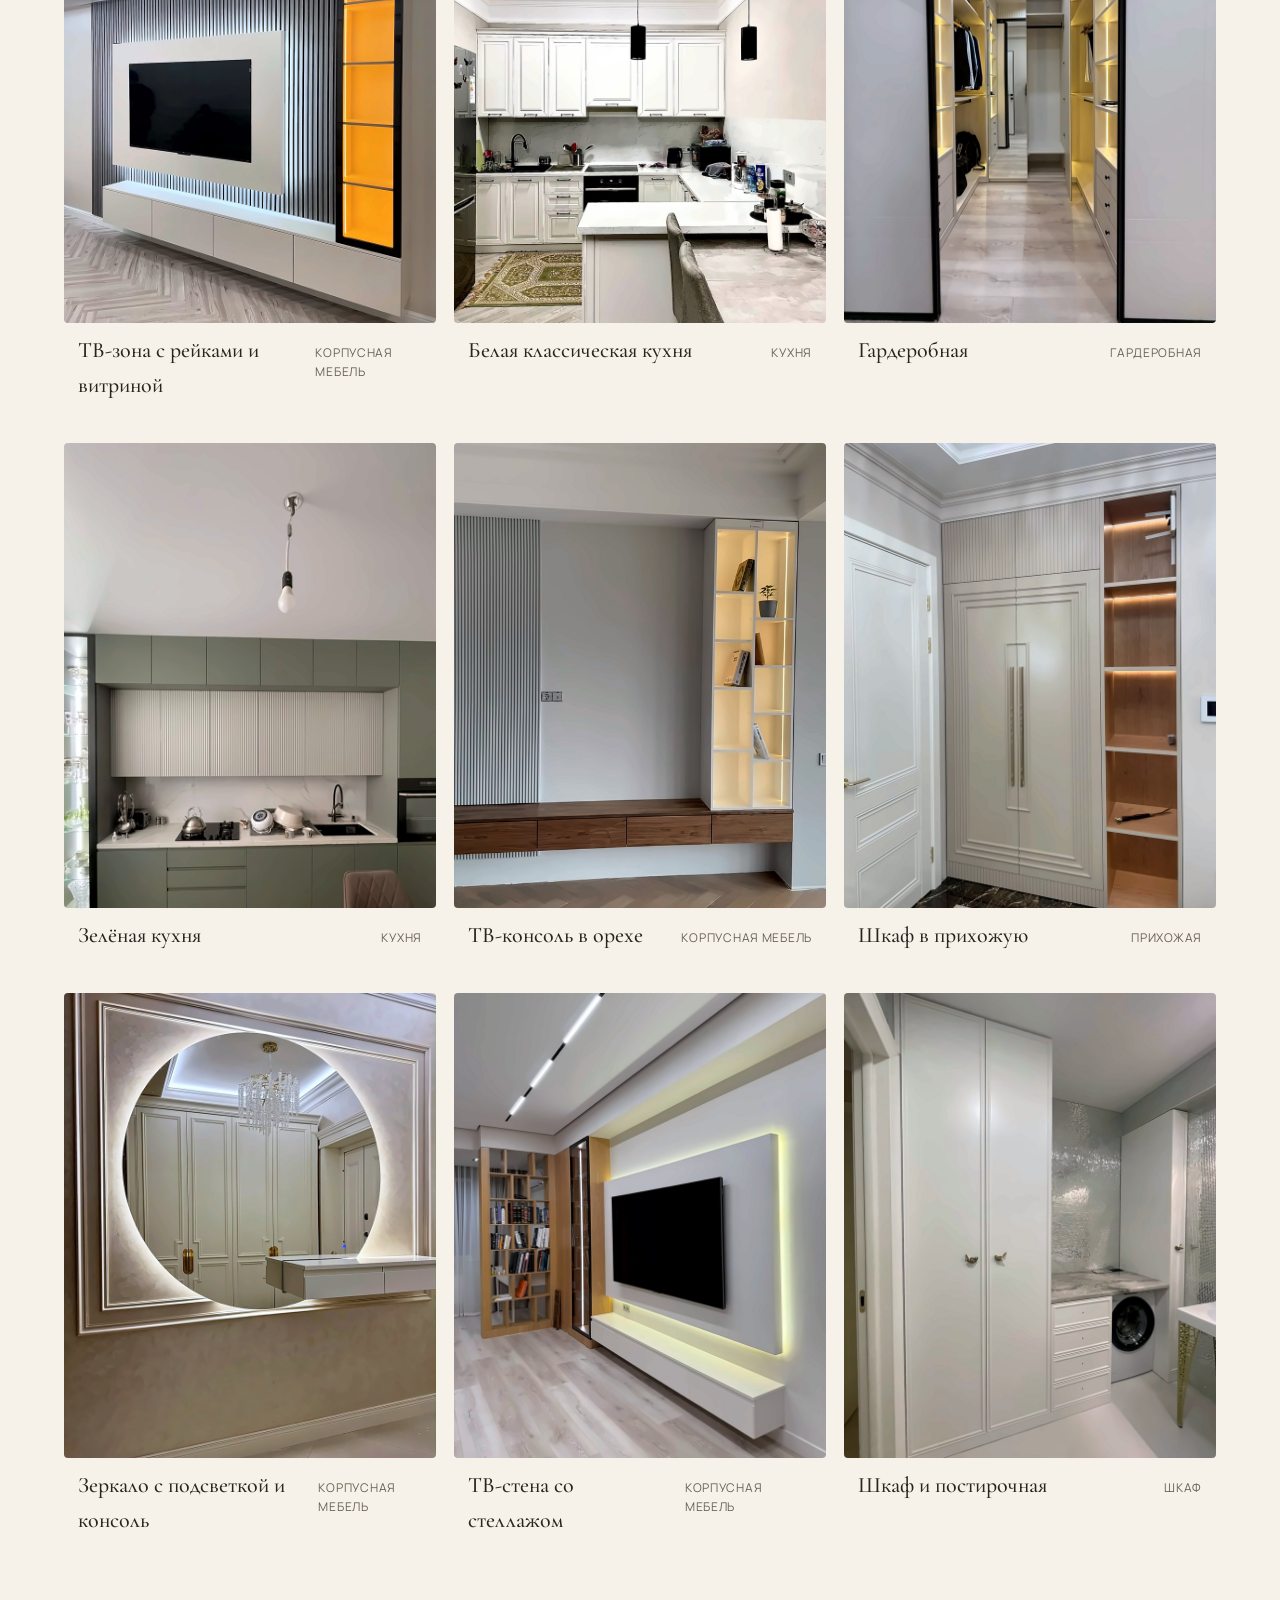
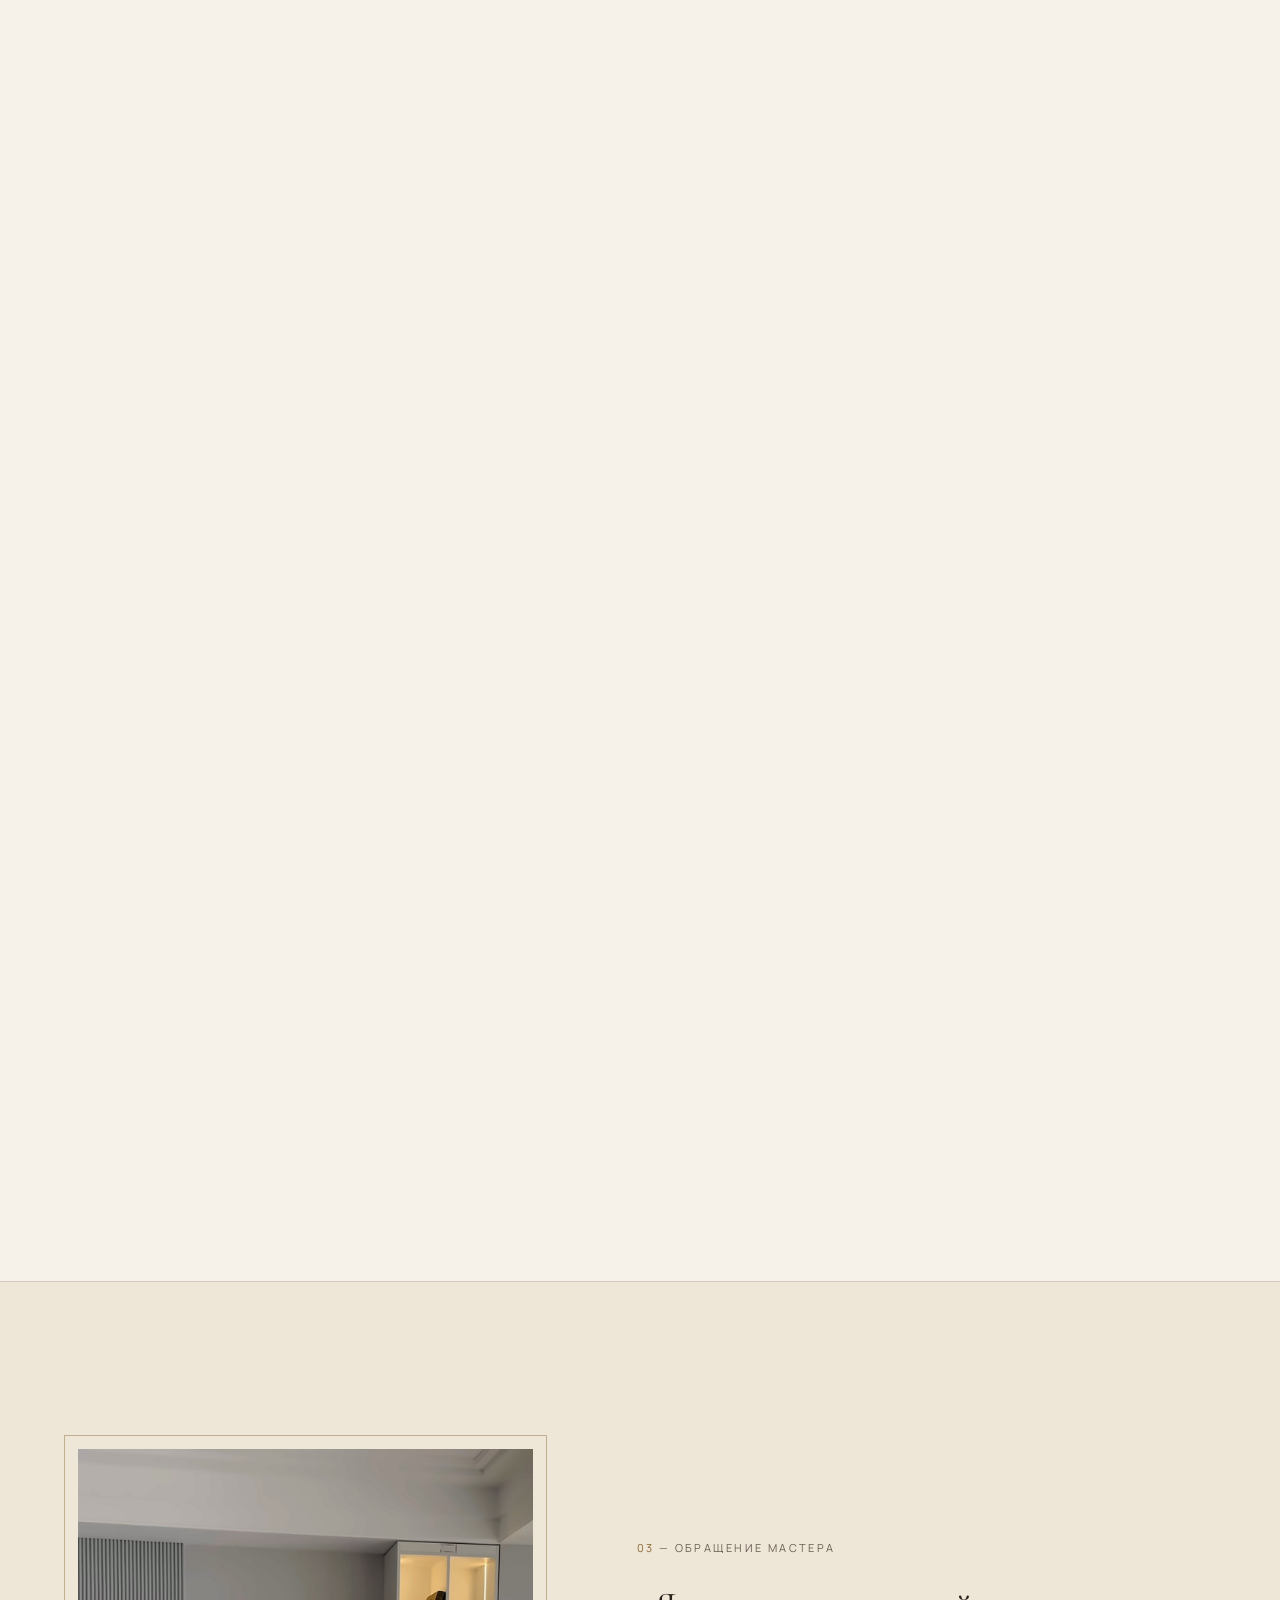
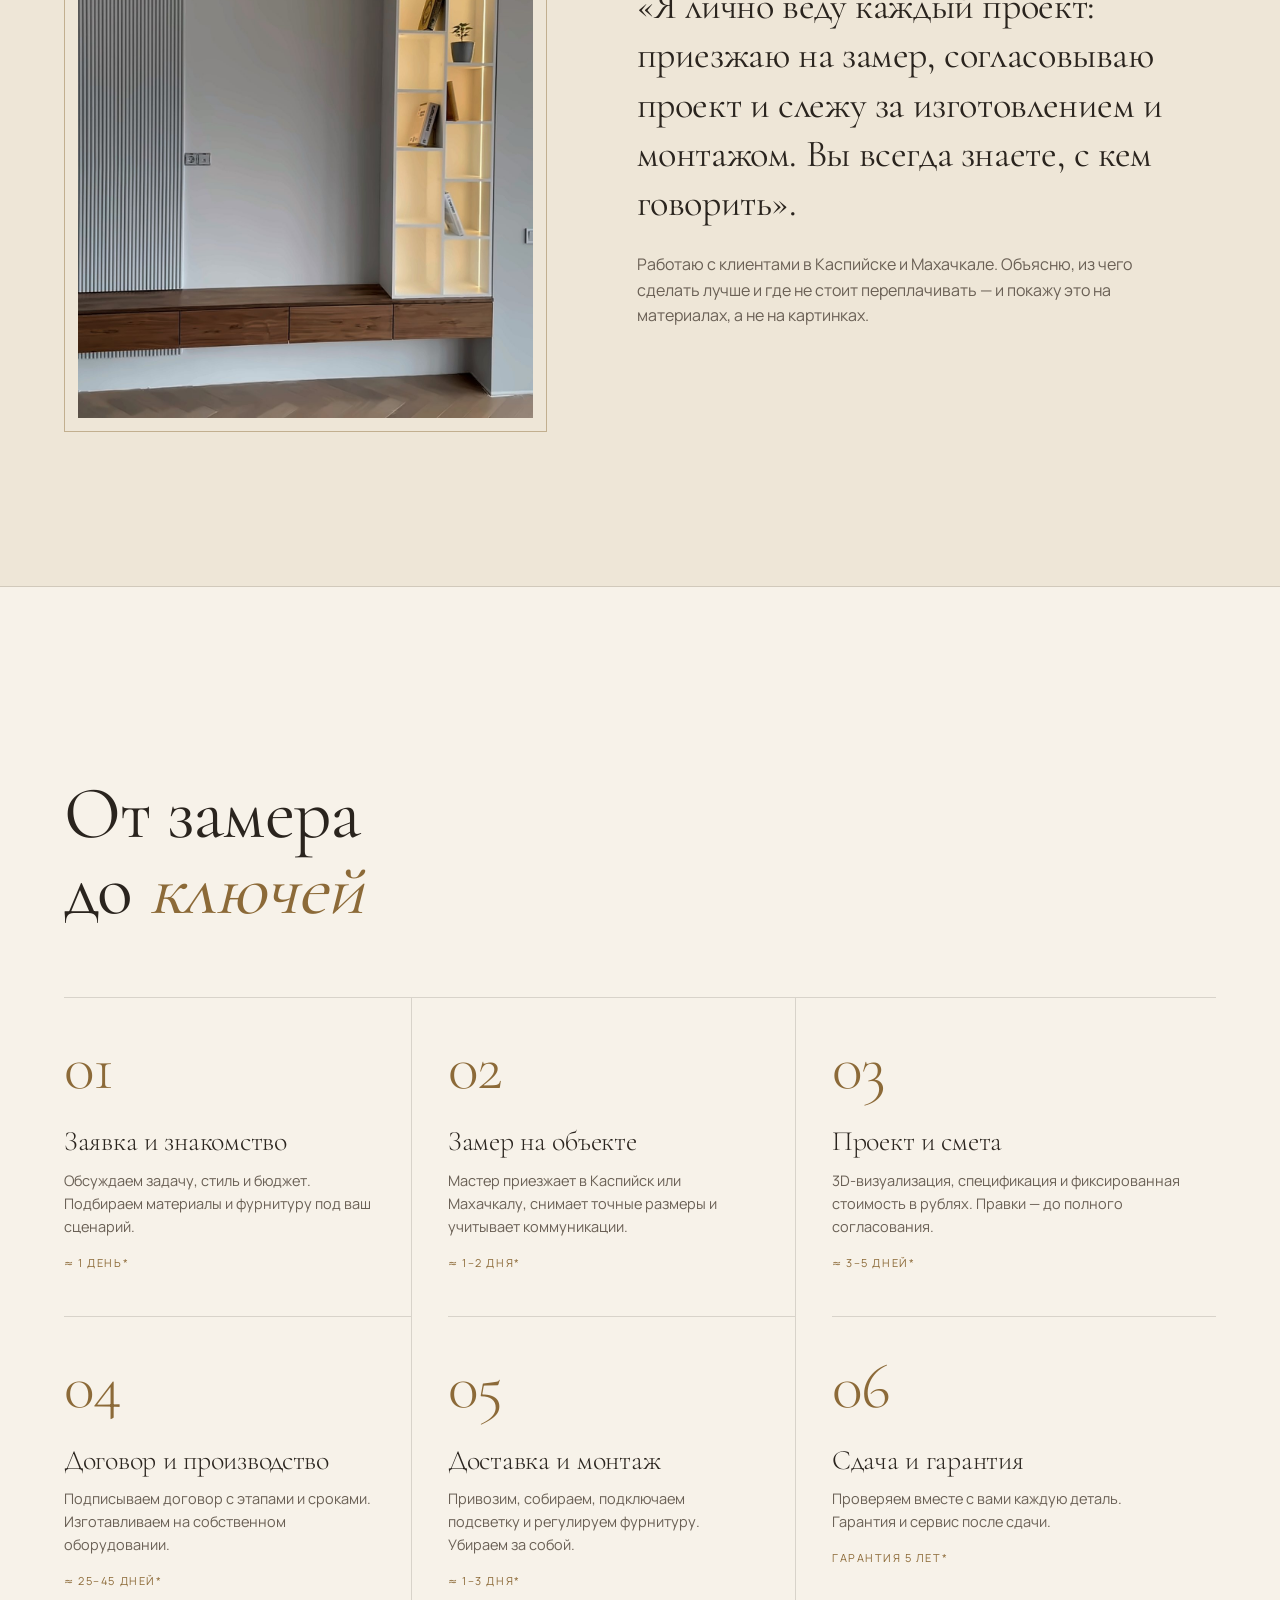
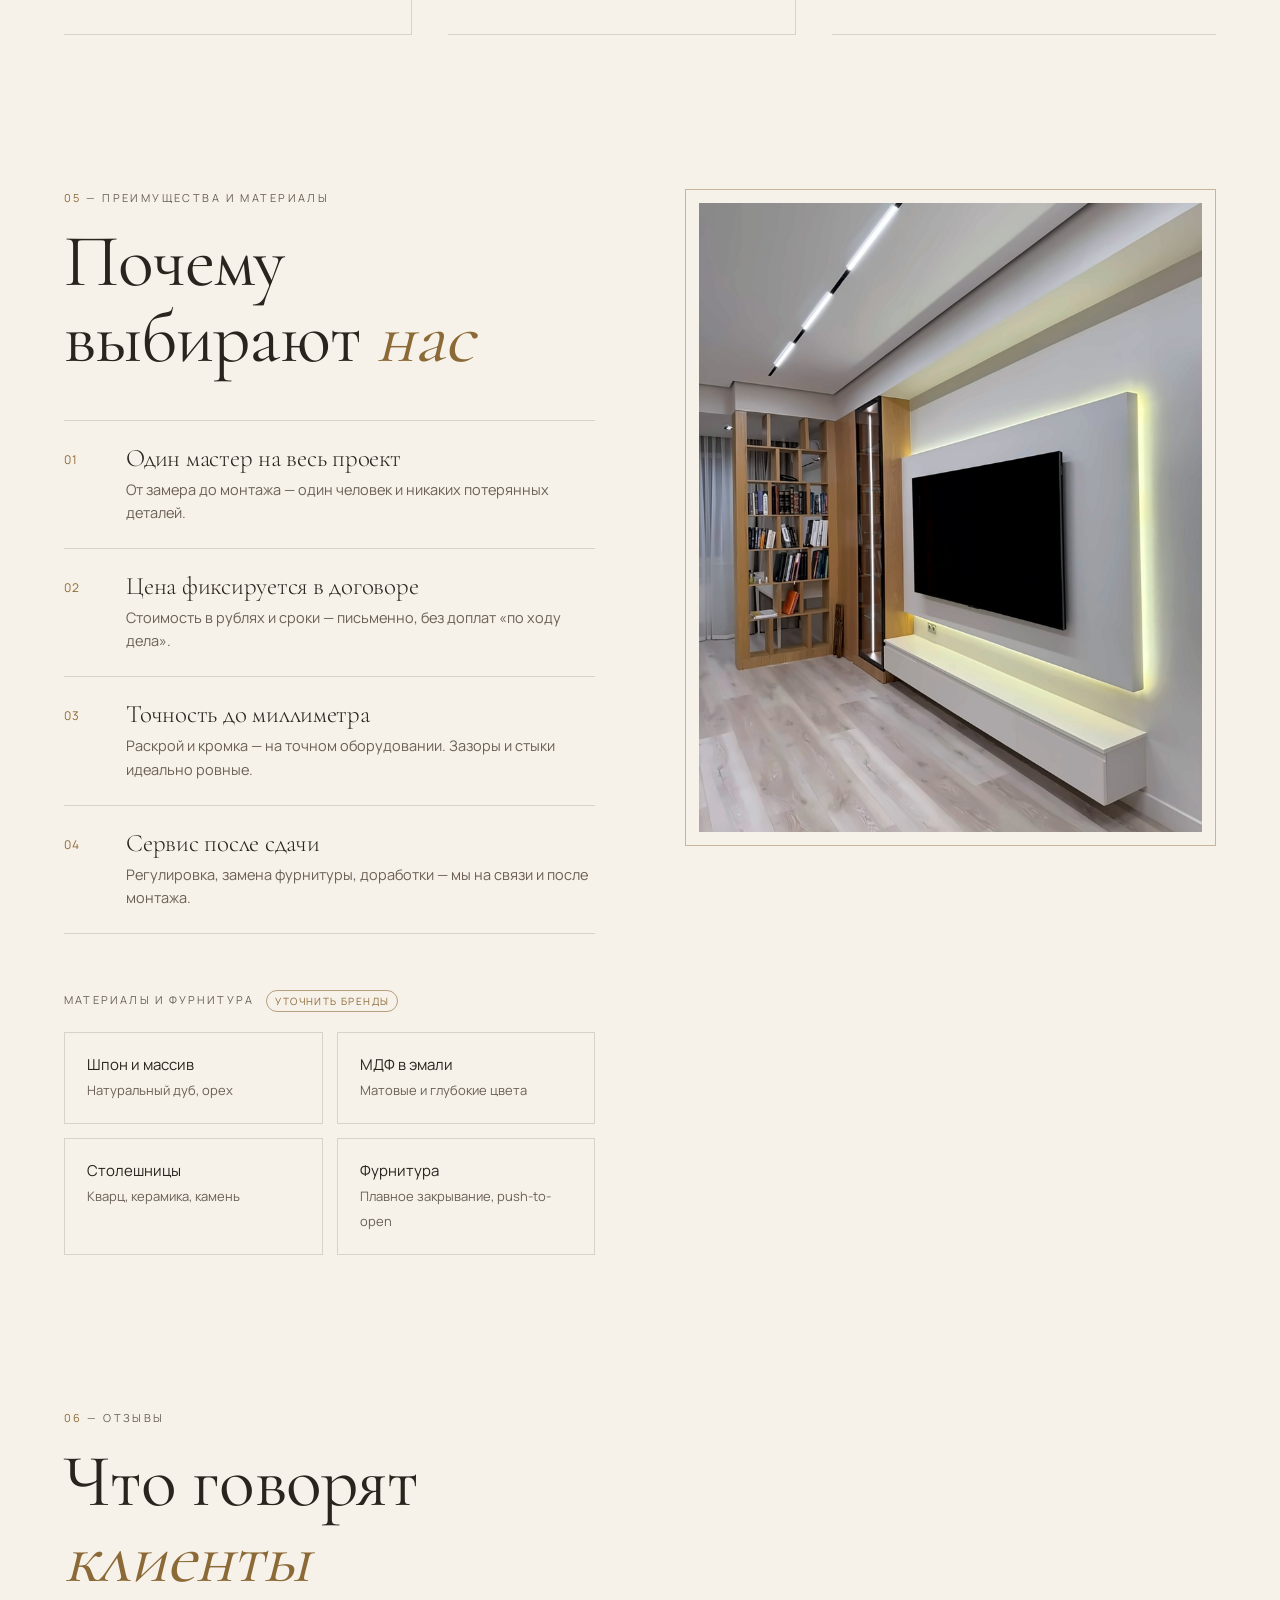
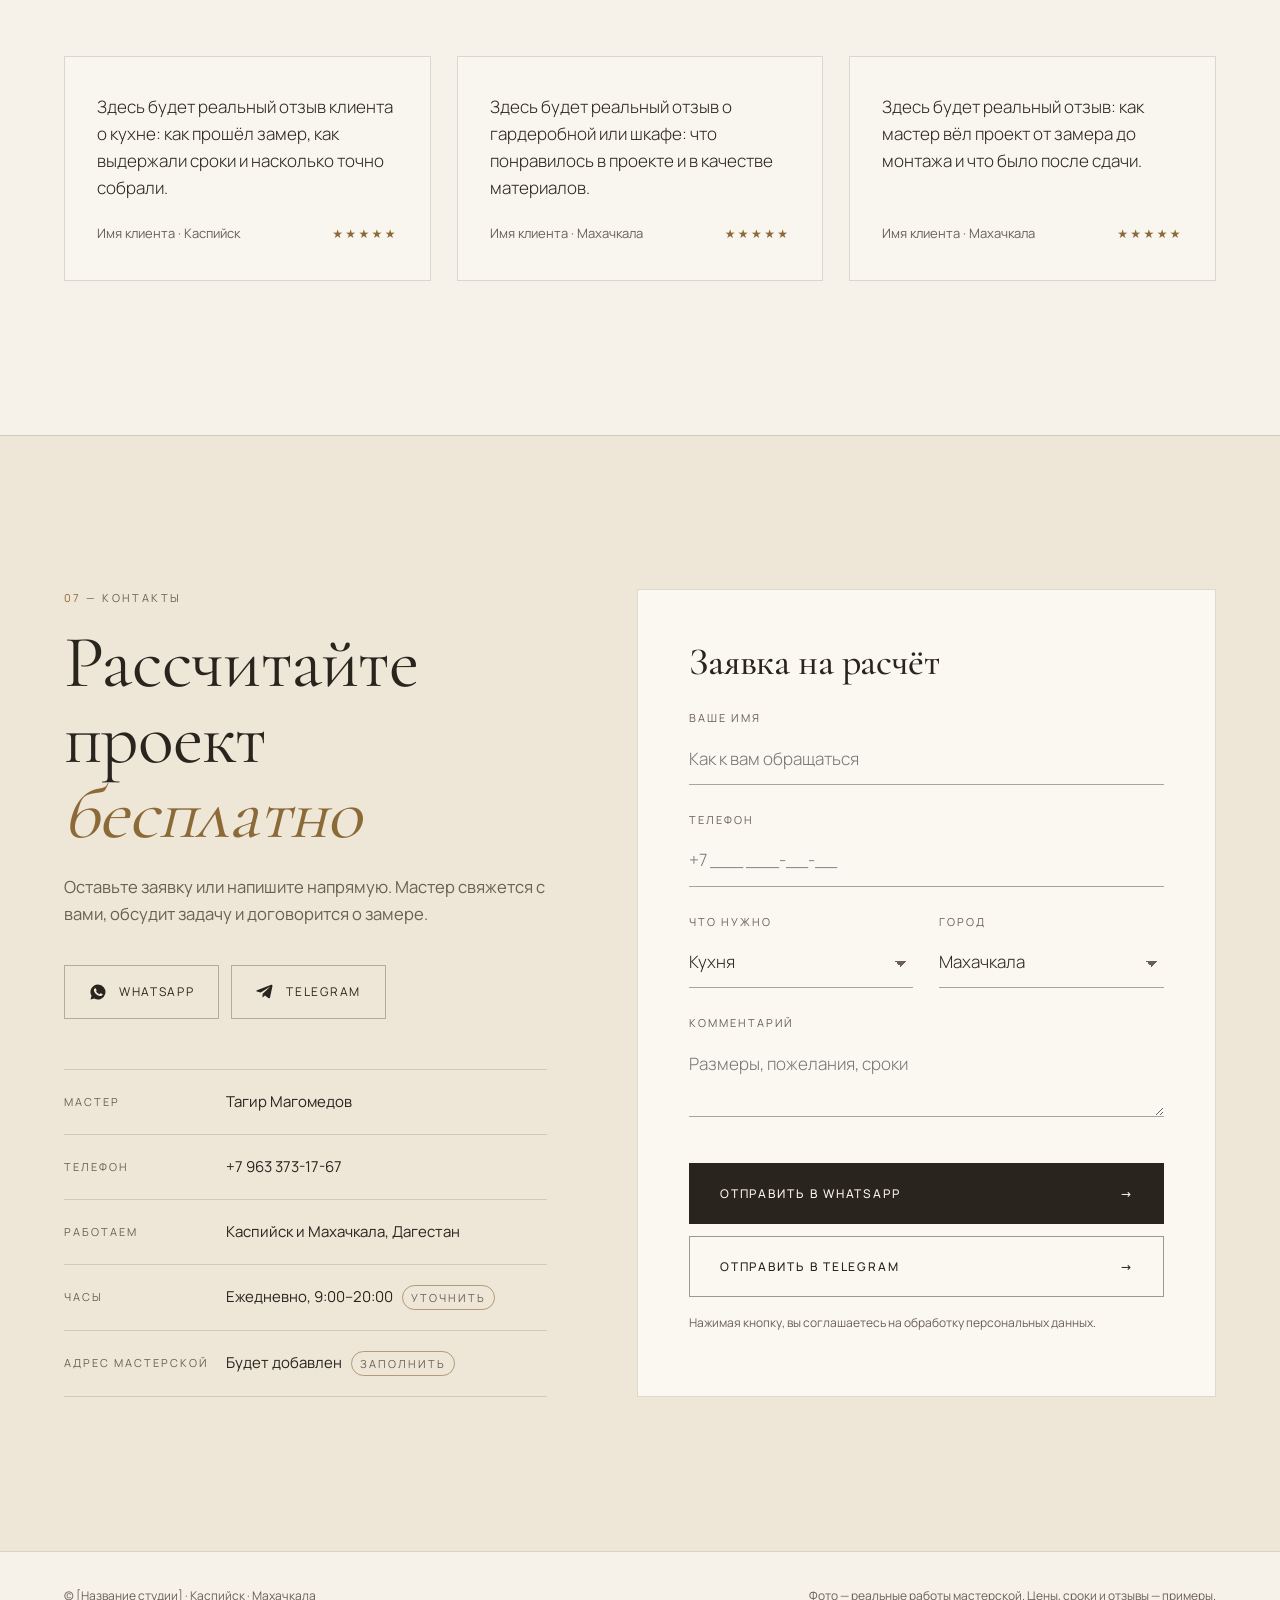
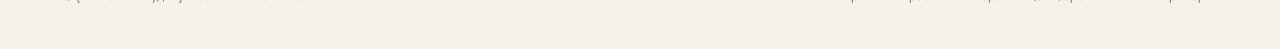
==== commit ac9d0a8b: "Light: lighter hero overlay, remove example tags" ====
--- a/light/index.html
+++ b/light/index.html
@@ -50,7 +50,6 @@
       <div class="stat"><strong>5 лет</strong><span>гарантия на изделие</span></div>
       <div class="stat"><strong>0 ₽</strong><span>замер и расчёт проекта</span></div>
     </div>
-    <p class="stats-note rv" style="--d:.45s"><span class="tag-ex">пример</span>&nbsp; Цифры под кнопкой — образец, заменить на реальные условия.</p>
   </div>
   <div class="scroll-ind">Листайте</div>
 </section>
@@ -66,19 +65,19 @@
         <div class="frame"><div class="im"><img src="img/works/09.jpg" alt="Кухня на заказ" loading="lazy"></div></div>
         <h3>Кухни</h3>
         <p>Прямые, угловые, с островом. Фасады, фурнитура и подсветка — под ваш сценарий готовки.</p>
-        <div class="meta"><span>от 70 000 ₽ за погонный метр</span><span class="tag-ex">пример цены</span></div>
+        <div class="meta"><span>от 70 000 ₽ за погонный метр</span></div>
       </article>
       <article class="dir rv" style="--d:.1s">
         <div class="frame"><div class="im"><img src="img/works/13.jpg" alt="Шкаф-купе и гардеробная" loading="lazy"></div></div>
         <h3>Шкафы и гардеробные</h3>
         <p>Встроенные шкафы до потолка, купе, гардеробные комнаты с продуманным наполнением.</p>
-        <div class="meta"><span>от 45 000 ₽ за погонный метр</span><span class="tag-ex">пример цены</span></div>
+        <div class="meta"><span>от 45 000 ₽ за погонный метр</span></div>
       </article>
       <article class="dir rv" style="--d:.2s">
         <div class="frame"><div class="im"><img src="img/works/06.jpg" alt="Корпусная мебель на заказ" loading="lazy"></div></div>
         <h3>Прочая корпусная мебель</h3>
         <p>Прихожие, комоды, ТВ-зоны, стеллажи, мебель для детской и кабинета, ниши и встроенные системы хранения.</p>
-        <div class="meta"><span>от 35 000 ₽ за погонный метр</span><span class="tag-ex">пример цены</span></div>
+        <div class="meta"><span>от 35 000 ₽ за погонный метр</span></div>
       </article>
     </div>
     <p class="not-do rv">Мы специализируемся на корпусной мебели. Мягкую мебель, столы и стулья не изготавливаем.</p>
@@ -142,7 +141,6 @@
       <div class="step rv" style="--d:.08s"><div class="n">05</div><h3>Доставка и монтаж</h3><p>Привозим, собираем, подключаем подсветку и регулируем фурнитуру. Убираем за собой.</p><span class="d">≈ 1–3 дня*</span></div>
       <div class="step rv" style="--d:.16s"><div class="n">06</div><h3>Сдача и гарантия</h3><p>Проверяем вместе с вами каждую деталь. Гарантия и сервис после сдачи.</p><span class="d">гарантия 5 лет*</span></div>
     </div>
-    <p class="stats-note rv" style="margin-top:26px"><span class="tag-ex">пример</span>&nbsp; * Сроки и гарантия — образец, заменить на реальные.</p>
   </div>
 </section>
 
@@ -180,12 +178,11 @@
         <div class="eyebrow rv"><b>06</b> — Отзывы</div>
         <h2 class="rv" style="--d:.08s">Что говорят<br><em>клиенты</em></h2>
       </div>
-      <p class="rv"><span class="tag-ex">пример отзывов</span></p>
     </div>
     <div class="revs">
-      <div class="rev rv"><span class="tag-ex" style="align-self:flex-start">пример</span><q>Здесь будет реальный отзыв клиента о кухне: как прошёл замер, как выдержали сроки и насколько точно собрали.</q><div class="who"><span>Имя клиента · Каспийск</span><span class="stars">★★★★★</span></div></div>
-      <div class="rev rv" style="--d:.1s"><span class="tag-ex" style="align-self:flex-start">пример</span><q>Здесь будет реальный отзыв о гардеробной или шкафе: что понравилось в проекте и в качестве материалов.</q><div class="who"><span>Имя клиента · Махачкала</span><span class="stars">★★★★★</span></div></div>
-      <div class="rev rv" style="--d:.2s"><span class="tag-ex" style="align-self:flex-start">пример</span><q>Здесь будет реальный отзыв: как мастер вёл проект от замера до монтажа и что было после сдачи.</q><div class="who"><span>Имя клиента · Махачкала</span><span class="stars">★★★★★</span></div></div>
+      <div class="rev rv"><q>Здесь будет реальный отзыв клиента о кухне: как прошёл замер, как выдержали сроки и насколько точно собрали.</q><div class="who"><span>Имя клиента · Каспийск</span><span class="stars">★★★★★</span></div></div>
+      <div class="rev rv" style="--d:.1s"><q>Здесь будет реальный отзыв о гардеробной или шкафе: что понравилось в проекте и в качестве материалов.</q><div class="who"><span>Имя клиента · Махачкала</span><span class="stars">★★★★★</span></div></div>
+      <div class="rev rv" style="--d:.2s"><q>Здесь будет реальный отзыв: как мастер вёл проект от замера до монтажа и что было после сдачи.</q><div class="who"><span>Имя клиента · Махачкала</span><span class="stars">★★★★★</span></div></div>
     </div>
   </div>
 </section>
--- a/light/theme.css
+++ b/light/theme.css
@@ -30,8 +30,8 @@
 .hd-btn{border-color:var(--text)}
 .hd-btn:hover{background:var(--text);color:var(--bg)}
 nav a{opacity:.9}
-.hero-bg img{filter:saturate(.95)}
-.hero::before{background:linear-gradient(180deg,rgba(var(--hdr),.7) 0,rgba(var(--hdr),0) 130px),linear-gradient(90deg,rgba(var(--hdr),.94) 0%,rgba(var(--hdr),.78) 45%,rgba(var(--hdr),.18) 100%),linear-gradient(0deg,rgba(var(--hdr),.92) 0%,transparent 38%)}
+.hero-bg img{filter:none}
+.hero::before{background:linear-gradient(180deg,rgba(var(--hdr),.55) 0,rgba(var(--hdr),0) 110px),linear-gradient(90deg,rgba(var(--hdr),.82) 0%,rgba(var(--hdr),.55) 38%,rgba(var(--hdr),0) 68%)}
 .frame::before{border-color:rgba(var(--acc),.45)}
 .frame:hover::before{border-color:rgba(var(--acc),.85)}
 .dir ul{color:var(--text)}
@@ -52,7 +52,7 @@
 body::before{content:none}
 .eyebrow{color:var(--muted)}
 @media (max-width:1100px){.menu-open nav{background:rgba(var(--hdr),.98)}}
-@media (max-width:640px){.hero::before{background:linear-gradient(0deg,rgba(var(--hdr),.97) 0%,rgba(var(--hdr),.86) 55%,rgba(var(--hdr),.5) 100%)}}
+@media (max-width:640px){.hero::before{background:linear-gradient(0deg,rgba(var(--hdr),.94) 0%,rgba(var(--hdr),.78) 45%,rgba(var(--hdr),0) 80%)}}
 
 .gal{display:grid;grid-template-columns:repeat(auto-fill,minmax(280px,1fr));gap:22px 18px;margin-top:40px}
 .gal figure{break-inside:avoid;margin:0 0 18px}
